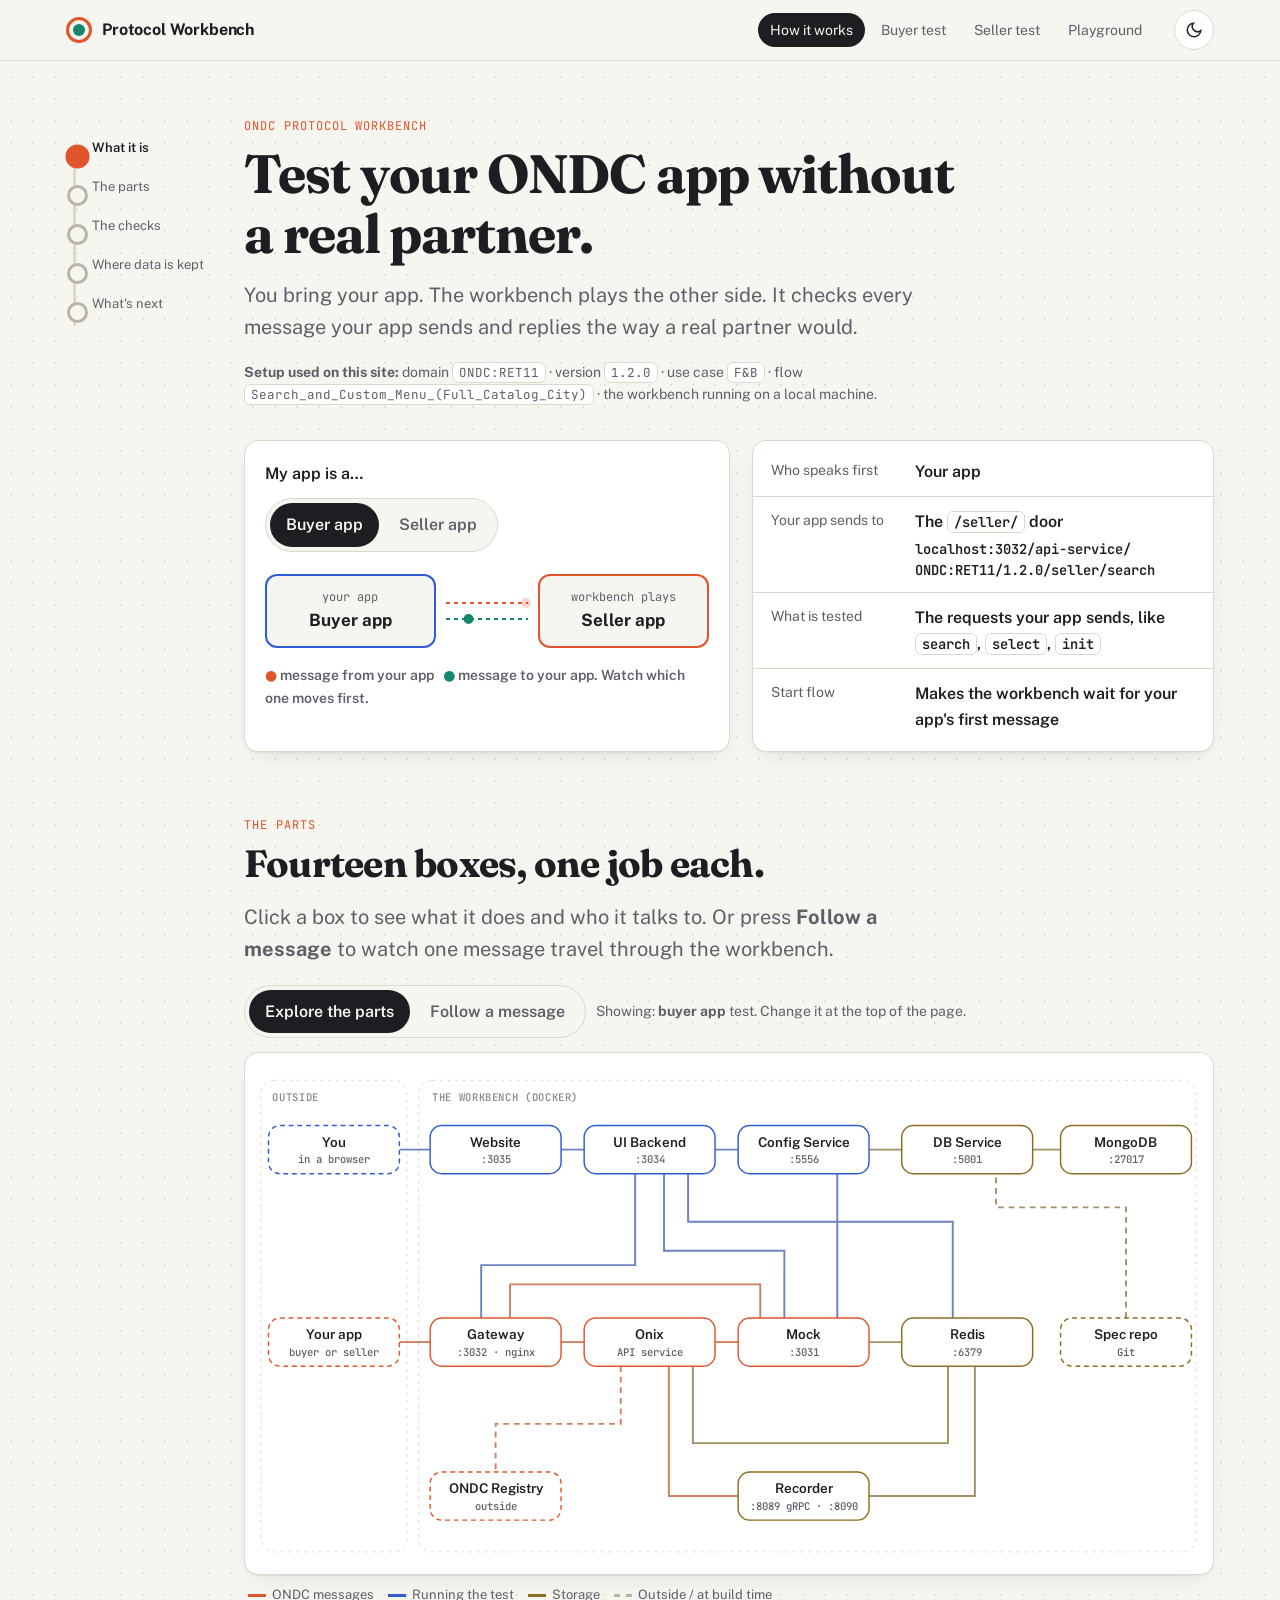
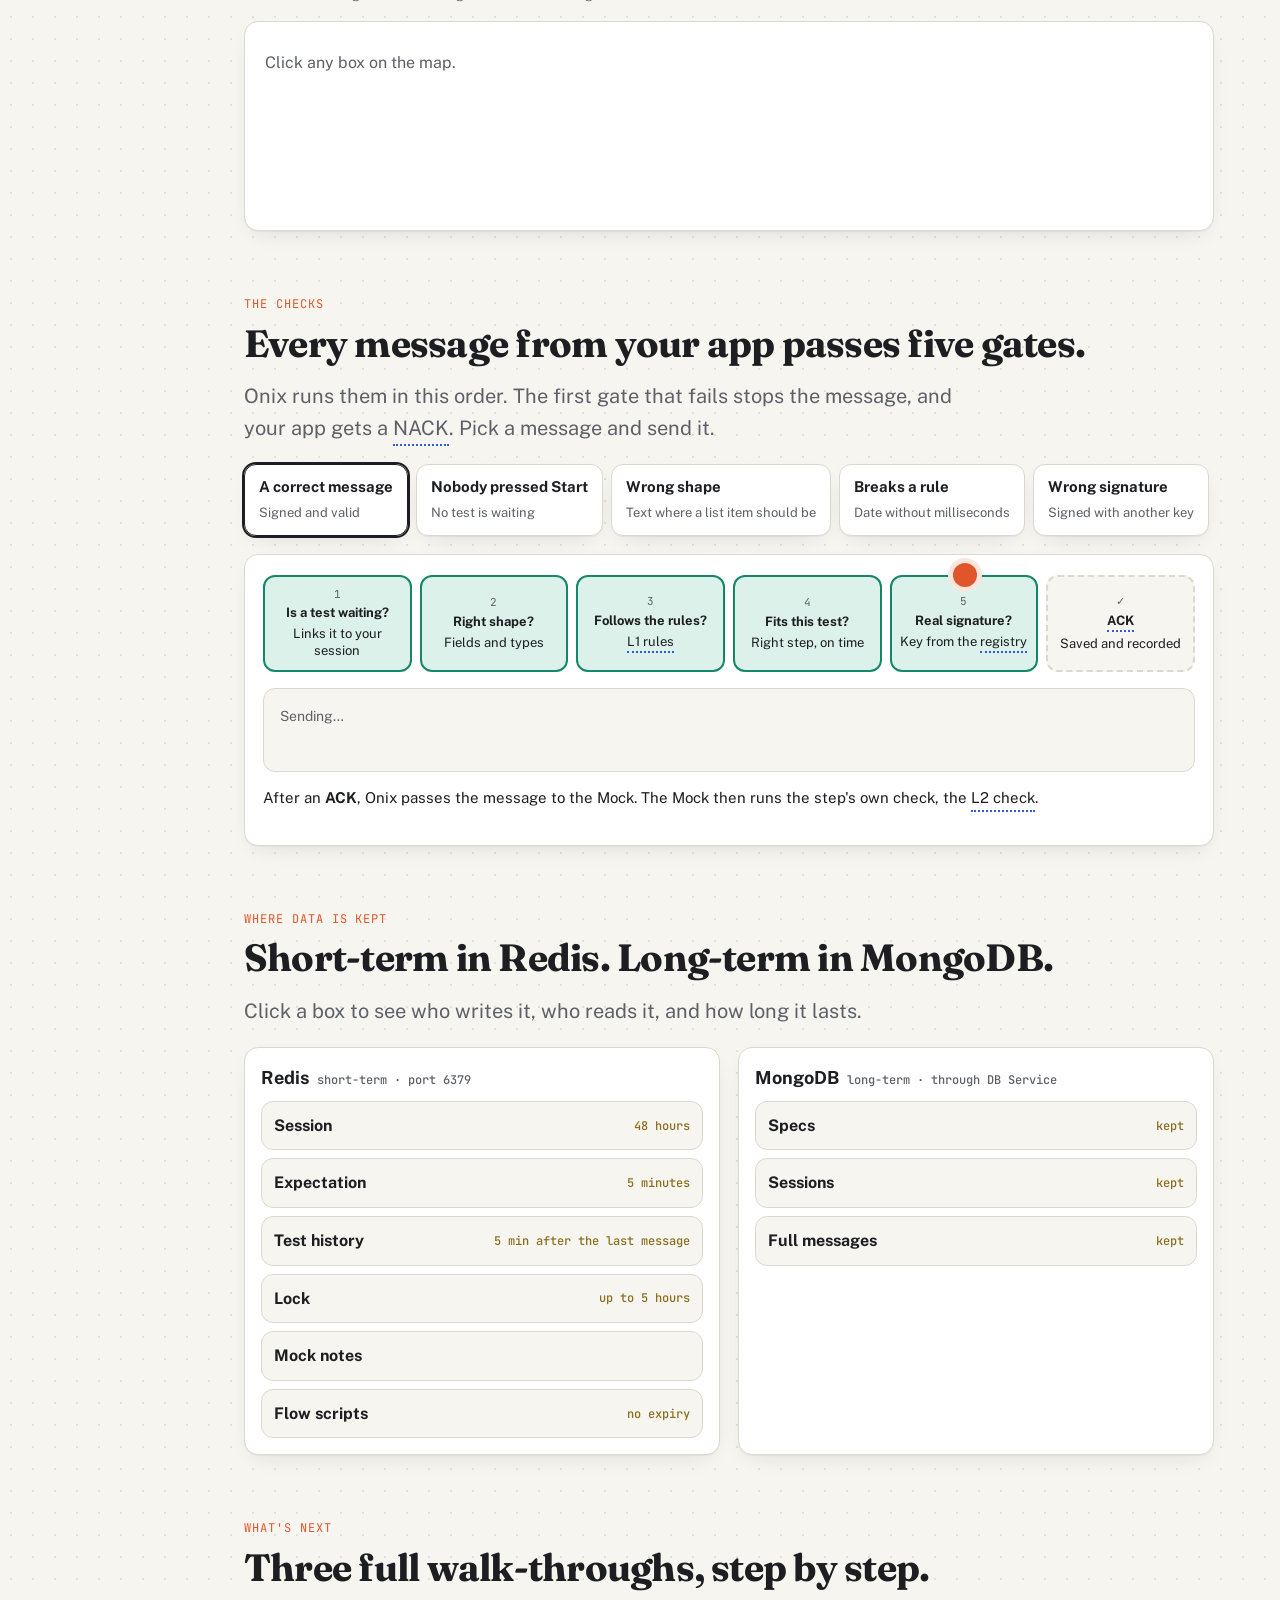
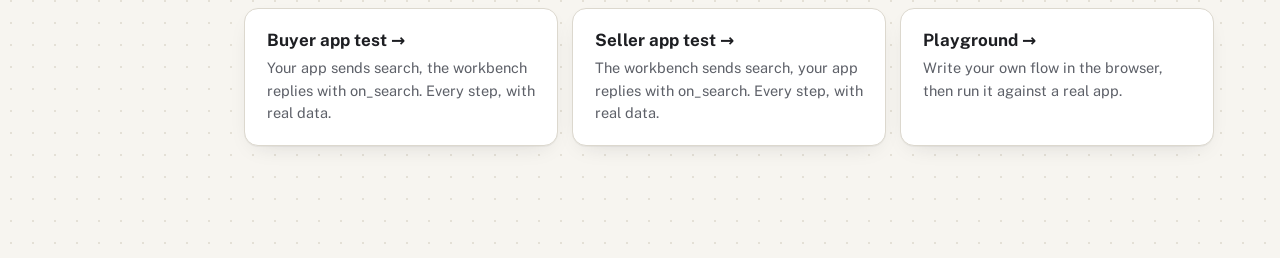
==== index.html @ 43fdad07 "Workbench guide: how it works, buyer test, seller test, playground Co-Authored-By: Claude Opus 5.5 <" ====
<!doctype html>
<html lang="en" data-theme="light">
<head>
<meta charset="utf-8">
<meta name="viewport" content="width=device-width, initial-scale=1">
<title>Workbench: How It Works</title>
<meta name="description" content="How the ONDC Protocol Workbench is built: the parts, how one message moves, the checks, and where data is kept.">
<link rel="preconnect" href="https://fonts.googleapis.com">
<link rel="preconnect" href="https://fonts.gstatic.com" crossorigin>
<link href="https://fonts.googleapis.com/css2?family=Fraunces:opsz,wght@9..144,500;9..144,700&family=Public+Sans:wght@400;500;600;700&family=JetBrains+Mono:wght@400;500&display=swap" rel="stylesheet">
<link rel="stylesheet" href="assets/guide.css">
</head>
<body>

<header class="top">
  <div class="top-in">
    <div class="brand"><i class="brand-mark" aria-hidden="true"></i><span>Protocol Workbench</span></div>
    <nav class="pages" aria-label="Guide pages">
      <a href="index.html" aria-current="page">How it works</a>
      <a href="buyer.html">Buyer test</a>
      <a href="seller.html">Seller test</a>
      <a href="playground.html">Playground</a>
    </nav>
    <button class="theme-btn" id="themeBtn" type="button" aria-label="Switch to dark mode"></button>
  </div>
</header>

<div class="wrap">
  <aside class="rail" aria-label="On this page">
    <ol id="rail">
      <span class="fill" id="railFill"></span>
      <li><a href="#start">What it is</a></li>
      <li><a href="#map">The parts</a></li>
      <li><a href="#checks">The checks</a></li>
      <li><a href="#memory">Where data is kept</a></li>
      <li><a href="#next">What's next</a></li>
    </ol>
  </aside>

  <main>
    <!-- 1. What it is -->
    <section id="start" class="hero">
      <p class="kicker">ONDC Protocol Workbench</p>
      <h1>Test your ONDC app without a real partner.</h1>
      <p class="lead">You bring your app. The workbench plays the other side. It checks every message your app sends and replies the way a real partner would.</p>
      <p class="setup"><b>Setup used on this site:</b> domain <code>ONDC:RET11</code> · version <code>1.2.0</code> · use case <code>F&amp;B</code> · flow <code>Search_and_Custom_Menu_(Full_Catalog_City)</code> · the workbench running on a local machine.</p>

      <div class="role rv">
        <div class="card ask">
          <p>My app is a…</p>
          <div class="seg" role="group" aria-label="Your app's role">
            <button type="button" data-role="bap" aria-pressed="true">Buyer app</button>
            <button type="button" data-role="bpp" aria-pressed="false">Seller app</button>
          </div>
          <div class="duo" aria-live="polite">
            <div class="actor you"><small>your app</small><strong id="youRole">Buyer app</strong></div>
            <div class="wire" aria-hidden="true">
              <svg viewBox="0 0 86 46">
                <line x1="2" y1="15" x2="84" y2="15" stroke="var(--req)" stroke-width="2" stroke-dasharray="4 4"/>
                <line x1="2" y1="31" x2="84" y2="31" stroke="var(--res)" stroke-width="2" stroke-dasharray="4 4"/>
                <circle id="wA" r="5" cy="15" cx="4" fill="var(--req)"/>
                <circle id="wB" r="5" cy="31" cx="82" fill="var(--res)"/>
              </svg>
            </div>
            <div class="actor wb"><small>workbench plays</small><strong id="wbRole">Seller app</strong></div>
          </div>
          <p class="note" style="margin:16px 0 0"><span style="color:var(--req)">●</span> message from your app &nbsp; <span style="color:var(--res)">●</span> message to your app. Watch which one moves first.</p>
        </div>
        <ul class="card facts" id="facts" aria-live="polite"></ul>
      </div>
    </section>

    <!-- 2. The parts -->
    <section id="map">
      <p class="kicker">The parts</p>
      <h2>Fourteen boxes, one job each.</h2>
      <p class="lead">Click a box to see what it does and who it talks to. Or press <b>Follow a message</b> to watch one message travel through the workbench.</p>

      <div class="mode">
        <div class="seg" role="group" aria-label="Map mode">
          <button type="button" data-mode="explore" aria-pressed="true">Explore the parts</button>
          <button type="button" data-mode="play" aria-pressed="false">Follow a message</button>
        </div>
        <span class="note">Showing: <b id="modeRole">buyer app</b> test. Change it at the top of the page.</span>
      </div>

      <div class="mapgrid rv">
        <div id="playPanel" class="card player playbar" hidden>
          <span class="stepnum" id="sNum"></span>
          <div class="steptext" id="sText" aria-live="polite"></div>
          <div class="ctrls">
            <button class="btn" id="sBack" type="button">← Back</button>
            <button class="btn main" id="sNext" type="button">Next →</button>
            <button class="btn" id="sAuto" type="button">▶ Play all</button>
          </div>
          <div class="ticks" id="sTicks"></div>
        </div>
        <div>
          <div class="card mapbox">
            <svg id="mapSvg" viewBox="0 0 985 520" role="img" aria-label="Map of the workbench parts and how they connect"></svg>
          </div>
          <p class="swipe">Swipe sideways to see the whole map.</p>
          <div class="legend">
            <span><i style="border-color:var(--req)"></i>ONDC messages</span>
            <span><i style="border-color:var(--ctl)"></i>Running the test</span>
            <span><i style="border-color:var(--store)"></i>Storage</span>
            <span><i style="border-color:var(--line-strong);border-top-style:dashed"></i>Outside / at build time</span>
          </div>
        </div>
        <div class="card panel" id="panel">
          <p class="empty" id="panelEmpty">Click any box on the map.</p>
          <div id="panelBody" hidden>
            <div>
              <span class="tag" id="pTag"></span>
              <h3 id="pName"></h3>
              <p id="pJob"></p>
            </div>
            <div class="side">
              <ul id="pMore"></ul>
              <p style="margin-bottom:0"><b>Talks to</b></p>
              <div class="chips" id="pTalks"></div>
            </div>
          </div>
        </div>
      </div>
    </section>

    <!-- 3. The checks -->
    <section id="checks">
      <p class="kicker">The checks</p>
      <h2>Every message from your app passes five gates.</h2>
      <p class="lead">Onix runs them in this order. The first gate that fails stops the message, and your app gets a <button class="term" data-t="nack">NACK</button>. Pick a message and send it.</p>

      <div class="pick" id="pick" role="group" aria-label="Choose a message to send">
        <button type="button" data-case="good" aria-pressed="true"><b>A correct message</b><small>Signed and valid</small></button>
        <button type="button" data-case="notest"><b>Nobody pressed Start</b><small>No test is waiting</small></button>
        <button type="button" data-case="shape"><b>Wrong shape</b><small>Text where a list item should be</small></button>
        <button type="button" data-case="rule"><b>Breaks a rule</b><small>Date without milliseconds</small></button>
        <button type="button" data-case="sign"><b>Wrong signature</b><small>Signed with another key</small></button>
      </div>

      <div class="card track rv">
        <div class="gates" id="gates">
          <span class="runner" id="runner" aria-hidden="true"></span>
          <div class="gate"><span class="n">1</span><b>Is a test waiting?</b><span>Links it to your session</span></div>
          <div class="gate"><span class="n">2</span><b>Right shape?</b><span>Fields and types</span></div>
          <div class="gate"><span class="n">3</span><b>Follows the rules?</b><span><button class="term" data-t="l1">L1 rules</button></span></div>
          <div class="gate"><span class="n">4</span><b>Fits this test?</b><span>Right step, on time</span></div>
          <div class="gate"><span class="n">5</span><b>Real signature?</b><span>Key from the <button class="term" data-t="registry">registry</button></span></div>
          <div class="gate ack"><span class="n">✓</span><b><button class="term" data-t="ack">ACK</button></b><span>Saved and recorded</span></div>
        </div>
        <div class="answer" id="answer" aria-live="polite"></div>
        <p class="after">After an <b>ACK</b>, Onix passes the message to the Mock. The Mock then runs the step's own check, the <button class="term" data-t="l2">L2 check</button>.</p>
      </div>
    </section>

    <!-- 4. Memory -->
    <section id="memory">
      <p class="kicker">Where data is kept</p>
      <h2>Short-term in Redis. Long-term in MongoDB.</h2>
      <p class="lead">Click a box to see who writes it, who reads it, and how long it lasts.</p>
      <div class="shelves rv" id="shelves">
        <div class="card shelf">
          <h3>Redis <span>short-term · port 6379</span></h3>
          <div id="redisList"></div>
        </div>
        <div class="card shelf">
          <h3>MongoDB <span>long-term · through DB Service</span></h3>
          <div id="mongoList"></div>
        </div>
      </div>
    </section>

    <!-- 5. Next -->
    <section id="next">
      <p class="kicker">What's next</p>
      <h2>Three full walk-throughs, step by step.</h2>
      <div class="next">
        <a class="card go" href="buyer.html"><b>Buyer app test →</b><small>Your app sends search, the workbench replies with on_search. Every step, with real data.</small></a>
        <a class="card go" href="seller.html"><b>Seller app test →</b><small>The workbench sends search, your app replies with on_search. Every step, with real data.</small></a>
        <a class="card go" href="playground.html"><b>Playground →</b><small>Write your own flow in the browser, then run it against a real app.</small></a>
      </div>
    </section>
  </main>
</div>

<script src="assets/common.js"></script>
<script>
(() => {
"use strict";
const { $, $$, store, reduced, N, mountMap } = WB;

/* ---------- role ---------- */
let role = store.get("wb-role") === "bpp" ? "bpp" : "bap";
const ROLE = {
  bap: {
    you: "Buyer app", wb: "Seller app",
    facts: [
      ["Who speaks first", "Your app"],
      ["Your app sends to", "The <code>/seller/</code> door<small class=\"mono\">localhost:3032/<wbr>api-service/<wbr>ONDC:RET11/<wbr>1.2.0/<wbr>seller/<wbr>search</small>"],
      ["What is tested", "The requests your app sends, like <code>search</code>, <code>select</code>, <code>init</code>"],
      ["Start flow", "Makes the workbench wait for your app's first message"]
    ]
  },
  bpp: {
    you: "Seller app", wb: "Buyer app",
    facts: [
      ["Who speaks first", "The workbench"],
      ["Your app sends to", "The <code>/buyer/</code> door<small class=\"mono\">localhost:3032/<wbr>api-service/<wbr>ONDC:RET11/<wbr>1.2.0/<wbr>buyer/<wbr>on_search</small>"],
      ["What is tested", "The replies your app sends, like <code>on_search</code>, <code>on_select</code>"],
      ["Start flow", "Makes the workbench send the first message to your app (after you fill any form it needs)"]
    ]
  }
};
function renderRole() {
  const R = ROLE[role];
  $("#youRole").innerHTML = '<span class="flip">' + R.you + "</span>";
  $("#wbRole").innerHTML = '<span class="flip">' + R.wb + "</span>";
  $("#facts").innerHTML = R.facts.map(f => '<li><span class="k">' + f[0] + '</span><span class="v flip">' + f[1] + "</span></li>").join("");
  $("#modeRole").textContent = role === "bap" ? "buyer app" : "seller app";
  $$('.seg [data-role]').forEach(b => b.setAttribute("aria-pressed", String(b.dataset.role === role)));
  wireStart();
  if (mode === "play") go(0);
}
$$('.seg [data-role]').forEach(b => b.addEventListener("click", () => { role = b.dataset.role; store.set("wb-role", role); renderRole(); }));

let wireRAF = 0;
function wireStart() {
  cancelAnimationFrame(wireRAF);
  const a = $("#wA"), b = $("#wB");
  if (reduced) { a.setAttribute("cx", 44); b.setAttribute("cx", 44); return; }
  const t0 = performance.now(), youFirst = role === "bap";
  (function tick(t) {
    const p = ((t - t0) / 2400) % 1, p1 = Math.min(1, p * 2), p2 = Math.max(0, p * 2 - 1);
    const first = youFirst ? p1 : p2, second = youFirst ? p2 : p1;
    a.setAttribute("cx", 4 + 78 * first); b.setAttribute("cx", 82 - 78 * second);
    a.style.opacity = first > 0 && first < 1 ? 1 : .25; b.style.opacity = second > 0 && second < 1 ? 1 : .25;
    wireRAF = requestAnimationFrame(tick);
  })(t0);
}

/* ---------- map: explore ---------- */
const map = mountMap($("#mapSvg"));
Object.entries(map.nodeEl).forEach(([id, g]) => {
  g.setAttribute("tabindex", "0"); g.setAttribute("role", "button"); g.setAttribute("aria-label", N[id].name);
});
let mode = "explore", selected = null;
function selectNode(id) {
  if (mode !== "explore") return;
  selected = id; map.clear();
  const n = N[id], linked = new Set([id]);
  Object.values(map.edgeEl).forEach(e => {
    if (e.dataset.a === id || e.dataset.b === id) { e.classList.add("hot", "flow"); linked.add(e.dataset.a); linked.add(e.dataset.b); }
    else e.classList.add("dim");
  });
  Object.keys(map.nodeEl).forEach(k => { if (!linked.has(k)) map.nodeEl[k].classList.add("dim"); });
  map.nodeEl[id].classList.add("sel");
  $("#panelEmpty").hidden = true; $("#panelBody").hidden = false;
  $("#pTag").textContent = n.port; $("#pName").textContent = n.name; $("#pJob").textContent = n.job;
  $("#pMore").innerHTML = n.more.map(m => "<li>" + m + "</li>").join(""); $("#pMore").hidden = !n.more.length;
  $("#pTalks").innerHTML = n.talks.map(t => '<button class="chip" type="button" data-go="' + t + '">' + N[t].name + "</button>").join("");
}
map.gN.addEventListener("click", e => { const g = e.target.closest(".node"); if (g) selectNode(g.dataset.id); });
map.gN.addEventListener("keydown", e => { const g = e.target.closest(".node"); if (g && (e.key === "Enter" || e.key === " ")) { e.preventDefault(); selectNode(g.dataset.id); } });
$("#pTalks").addEventListener("click", e => { const c = e.target.closest("[data-go]"); if (c) selectNode(c.dataset.go); });
map.gN.addEventListener("mouseover", e => {
  if (mode !== "explore" || selected) return;
  const g = e.target.closest(".node"); if (!g) return;
  Object.values(map.edgeEl).forEach(x => x.classList.toggle("hot", x.dataset.a === g.dataset.id || x.dataset.b === g.dataset.id));
});
map.gN.addEventListener("mouseleave", () => { if (mode === "explore" && !selected) Object.values(map.edgeEl).forEach(x => x.classList.remove("hot")); });

/* ---------- map: follow a message ---------- */
const STEPS = {
  bap: [
    { t: "Your app sends a signed <code>search</code> to the gateway.", m: [["app-gw"]] },
    { t: "The gateway reads the first part of the URL and passes the message to the Onix container for that domain and version.", m: [["gw-onix"]] },
    { t: "Onix finds the test this message belongs to, then checks it: shape, rules, fit, signature. It gets your app's public key from the registry.", m: [["onix-redis"], ["onix-reg"]] },
    { t: "Onix answers your app straight away: <b>ACK</b> (accepted) or <b>NACK</b> (rejected).", m: [["gw-onix", 1, 1], ["app-gw", 1, 1]] },
    { t: "Onix tells the Recorder. The Recorder adds the message to the test's history in Redis.", m: [["onix-rec"], ["rec-redis"]] },
    { t: "Onix passes the message to the Mock. Your app does not wait for this.", m: [["onix-mock"]] },
    { t: "The Mock reads the history, sees that the next step is its own (<code>on_search</code>), and runs that step's script to build the reply.", m: [["mock-redis"]] },
    { t: "The Mock sends the reply through the gateway to Onix. Onix signs it and delivers it to your app. Your app answers ACK.", m: [["mock-gw"], ["gw-onix"], ["gw-onix", 1], ["app-gw", 1]] },
    { t: "The Recorder adds the reply to the history. The website asks for the status and shows both steps as done.", m: [["onix-rec"], ["rec-redis"], ["uib-mock"]] }
  ],
  bpp: [
    { t: "You press <b>Start flow</b>. The UI Backend asks the Mock to begin.", m: [["you-ui"], ["ui-uib"], ["uib-mock"]] },
    { t: "The Mock reads the history (empty). The first step, <code>search</code>, belongs to the buyer, and the workbench is the buyer. So the Mock builds it with the step's script.", m: [["mock-redis"]] },
    { t: "The Mock sends the <code>search</code> through the gateway to Onix.", m: [["mock-gw"], ["gw-onix"]] },
    { t: "Onix links it to your test, checks its shape, signs it with the workbench key and delivers it to your app. Your app answers ACK.", m: [["onix-redis"], ["gw-onix", 1], ["app-gw", 1]] },
    { t: "The Recorder adds the <code>search</code> to the test's history.", m: [["onix-rec"], ["rec-redis"]] },
    { t: "Your app sends its signed reply, <code>on_search</code>, to the gateway.", m: [["app-gw"], ["gw-onix"]] },
    { t: "Onix checks your reply: shape, rules, fit, signature. This is the real test of your app.", m: [["onix-redis"], ["onix-reg"]] },
    { t: "Onix answers your app straight away: <b>ACK</b> or <b>NACK</b>. The Recorder adds the reply to the history.", m: [["gw-onix", 1, 1], ["app-gw", 1, 1], ["onix-rec"], ["rec-redis"]] },
    { t: "Onix passes the reply to the Mock, which runs the step's own check (L2). The website shows both steps as done.", m: [["onix-mock"], ["uib-mock"]] }
  ]
};
let step = 0, playing = false, autoTimer = 0;
function renderStep() {
  const list = STEPS[role], s = list[step];
  $("#sNum").textContent = "STEP " + (step + 1) + " OF " + list.length;
  $("#sText").innerHTML = s.t;
  $("#sBack").disabled = step === 0;
  $("#sNext").textContent = step === list.length - 1 ? "Start again ↺" : "Next →";
  $("#sTicks").innerHTML = list.map((_, i) => '<button type="button" class="' + (i === step ? "on" : i < step ? "seen" : "") + '" data-i="' + i + '" aria-label="Step ' + (i + 1) + '">' + (i + 1) + "</button>").join("");
  map.showMoves(s.m);
}
function go(i) { const n = STEPS[role].length; step = (i + n) % n; renderStep(); }
function stopAuto() { playing = false; clearInterval(autoTimer); $("#sAuto").textContent = "▶ Play all"; }
$("#sNext").addEventListener("click", () => { stopAuto(); go(step + 1); });
$("#sBack").addEventListener("click", () => { stopAuto(); go(step - 1); });
$("#sTicks").addEventListener("click", e => { const b = e.target.closest("[data-i]"); if (b) { stopAuto(); go(+b.dataset.i); } });
$("#sAuto").addEventListener("click", () => {
  if (playing) return stopAuto();
  playing = true; $("#sAuto").textContent = "❚❚ Pause"; go(0);
  autoTimer = setInterval(() => { if (step === STEPS[role].length - 1) return stopAuto(); go(step + 1); }, 4200);
});
addEventListener("keydown", e => {
  if (mode !== "play") return;
  const r = $("#map").getBoundingClientRect(); if (r.bottom < 0 || r.top > innerHeight) return;
  if (e.key === "ArrowRight") { stopAuto(); go(step + 1); }
  if (e.key === "ArrowLeft") { stopAuto(); go(step - 1); }
});
function setMode(m) {
  mode = m; stopAuto(); map.stop(); selected = null; map.clear();
  $$('.seg [data-mode]').forEach(b => b.setAttribute("aria-pressed", String(b.dataset.mode === m)));
  $("#panel").hidden = m !== "explore"; $("#playPanel").hidden = m !== "play";
  $("#panelEmpty").hidden = false; $("#panelBody").hidden = true;
  if (m === "play") go(0);
}
$$('.seg [data-mode]').forEach(b => b.addEventListener("click", () => setMode(b.dataset.mode)));

/* ---------- gates (real replies from the setup above) ---------- */
const CASES = {
  good:   { stop: 0, title: "ACK. Your app gets this reply in about 150 ms.", code: '{ "message": { "ack": { "status": "ACK" } } }', src: "The real reply to a correct search, shortened. The full reply also repeats the message's context." },
  notest: { stop: 1, title: "NACK at gate 1: no test was waiting for this message (HTTP 412).", code: "No active expectation found for transaction ID: 4b391683-c83b-44ab-ac65-4d385ddcd0f1 and Subscriber URL: http://host.docker.internal:4100 for as a seller_np", src: "The search was sent before anyone pressed Start flow. This gate matters only when your app sends the first message." },
  shape:  { stop: 2, title: "NACK at gate 2: a field has the wrong type.", code: "at '/message/catalog/bpp~1providers/0/categories/2': got string, want object", src: "An on_search where one list item was text instead of an object." },
  rule:   { stop: 3, title: "NACK at gate 3: rule TAGS_BAP_TERMS_EFFECTIVE_DATE failed.", code: "All elements of $.message.intent.tags[?(@.code=='bap_terms')].list[?(@.code=='effective_date')].value must follow every regex in [\"^\\d{4}-\\d{2}-\\d{2}T\\d{2}:\\d{2}:\\d{2}\\.\\d{3}Z$\"]", src: "The search had effective_date \"2025-02-01T00:00:00Z\", with no milliseconds." },
  sign:   { stop: 5, title: "NACK at gate 5: the signature does not match the key in the registry (HTTP 401).", code: "Signature Validation Error: failed to validate Authorization: sign validation failed: signature verification failed", src: "The search was signed with a key the registry does not have." }
};
const gates = $$(".gate", $("#gates")), runner = $("#runner");
let gateToken = 0, gateAt = 0;
function placeRunner(i) { gateAt = i; const g = gates[i]; runner.style.left = (g.offsetLeft + g.offsetWidth / 2 - 12) + "px"; }
function runCase(key) {
  const c = CASES[key], token = ++gateToken;
  $$("#pick button").forEach(b => b.setAttribute("aria-pressed", String(b.dataset.case === key)));
  gates.forEach(g => g.classList.remove("pass", "fail"));
  runner.className = "runner"; placeRunner(0);
  $("#answer").innerHTML = '<span class="note">Sending…</span>';
  const failAt = c.stop === 0 ? -1 : c.stop - 1;
  let i = 0;
  const next = () => {
    if (token !== gateToken) return;
    placeRunner(i);
    if (i === failAt) { gates[i].classList.add("fail"); runner.classList.add("bad"); return done(); }
    gates[i].classList.add("pass");
    if (i === gates.length - 1) { runner.classList.add("ok"); return done(); }
    i++; setTimeout(next, reduced ? 0 : 420);
  };
  const done = () => {
    $("#answer").innerHTML = '<div class="ttl">' + c.title + "</div><pre>" + WB.esc(c.code) + '</pre><div class="src">' + c.src + "</div>";
  };
  setTimeout(next, reduced ? 0 : 150);
}
$("#pick").addEventListener("click", e => { const b = e.target.closest("[data-case]"); if (b) runCase(b.dataset.case); });
addEventListener("resize", () => placeRunner(gateAt));

/* ---------- storage ---------- */
const REDIS = [
  { n: "Session", life: "48 hours", who: "Written by the UI Backend when you create a test. Read by every part: your app's URL, its role, the domain, and the step lists." },
  { n: "Expectation", life: "5 minutes", who: "Written by the Mock when you press Start flow and your app goes first. Onix uses it once to link your app's first message to your test, then deletes it." },
  { n: "Test history", life: "5 min after the last message", who: "Onix creates it. The Recorder adds every message to it. The Mock reads it to find the next step. If nothing happens for 5 minutes, it is deleted and the flow must be started again." },
  { n: "Lock", life: "up to 5 hours", who: "The Mock sets it to WORKING before it sends a message. The Recorder sets it back to AVAILABLE once the message is sent. It stops the same step from being sent twice." },
  { n: "Mock notes", life: "", who: "Values the Mock copies from earlier messages because later steps need them, for example the city from the search." },
  { n: "Flow scripts", life: "no expiry", who: "A copy of each flow's scripts, taken from Config Service the first time the Mock needs them. It is kept until someone clears it." }
];
const MONGO = [
  { n: "Specs", life: "kept", who: "Pushed to DB Service when a domain is built from the spec repo. Config Service reads them." },
  { n: "Sessions", life: "kept", who: "A copy of each test session, sent by the UI Backend." },
  { n: "Full messages", life: "kept", who: "Every message in full, saved by the Recorder through DB Service." }
];
const boxes = list => list.map(b => '<button type="button" class="box" aria-expanded="false"><span class="row"><b>' + b.n + "</b>" +
  (b.life ? '<span class="life">' + b.life + "</span>" : "") + '</span><span class="more">' + b.who + "</span></button>").join("");
$("#redisList").innerHTML = boxes(REDIS);
$("#mongoList").innerHTML = boxes(MONGO);
$("#shelves").addEventListener("click", e => {
  const b = e.target.closest(".box"); if (b) b.setAttribute("aria-expanded", String(b.getAttribute("aria-expanded") !== "true"));
});

renderRole();
requestAnimationFrame(() => runCase("good"));
})();
</script>
</body>
</html>
---- assets/guide.css ----
:root{
  --bg:#f7f5f0; --paper:#ffffff; --ink:#1d1e22; --muted:#5d6068; --faint:#8b8e96;
  --line:#dcd8ce; --line-strong:#b9b4a8; --dot:#e4e0d6;
  --req:#e0552b; --req-soft:#fbe6dd;     /* messages going out */
  --res:#14876a; --res-soft:#dcf1ea;     /* answers coming back */
  --ctl:#2f5bd3; --ctl-soft:#e1e8fb;     /* test control */
  --store:#8a6d1f; --store-soft:#f4ecd5; /* storage */
  --stop:#c62f3a; --stop-soft:#f9dfe1;
  --shadow:0 1px 0 rgba(0,0,0,.04),0 8px 24px -12px rgba(30,30,40,.18);
  --radius:14px;
  --mono:"JetBrains Mono",ui-monospace,Menlo,monospace;
  --sans:"Public Sans",system-ui,-apple-system,Segoe UI,sans-serif;
  --serif:"Fraunces",Georgia,serif;
}
:root[data-theme="dark"]{
  --bg:#121317; --paper:#1b1d22; --ink:#ecebe7; --muted:#a6a8b0; --faint:#7d808a;
  --line:#2e3139; --line-strong:#454955; --dot:#22252c;
  --req:#ff7a4d; --req-soft:#3a2219;
  --res:#3ccf9e; --res-soft:#15302a;
  --ctl:#7f9dff; --ctl-soft:#1d2540;
  --store:#e0bd5c; --store-soft:#2f2816;
  --stop:#ff6b76; --stop-soft:#3a1c20;
  --shadow:0 1px 0 rgba(0,0,0,.3),0 10px 28px -14px rgba(0,0,0,.7);
}
*{box-sizing:border-box}
html{scroll-behavior:smooth;-webkit-text-size-adjust:100%}
body{margin:0;background:var(--bg);color:var(--ink);font:16px/1.6 var(--sans);
  background-image:radial-gradient(var(--dot) 1px,transparent 1px);background-size:22px 22px;
  transition:background-color .3s,color .3s}
a{color:var(--ctl)}
code,.mono{font-family:var(--mono);font-size:.86em}
code{background:var(--paper);border:1px solid var(--line);border-radius:6px;padding:1px 6px;overflow-wrap:break-word}
button{font:inherit;color:inherit}
:focus-visible{outline:2px solid var(--ctl);outline-offset:2px;border-radius:8px}
[hidden]{display:none!important}

/* ---------- top bar ---------- */
.top{position:sticky;top:0;z-index:30;background:color-mix(in srgb,var(--bg) 88%,transparent);
  backdrop-filter:blur(8px);border-bottom:1px solid var(--line)}
.top-in{max-width:1180px;margin:0 auto;padding:10px 16px;display:flex;gap:14px;align-items:center}
.brand{display:flex;align-items:center;gap:10px;font-weight:700;letter-spacing:-.01em;white-space:nowrap}
.brand-mark{width:26px;height:26px;border-radius:50%;border:3px solid var(--req);position:relative;flex:none}
.brand-mark::after{content:"";position:absolute;inset:4px;border-radius:50%;background:var(--res)}
.pages{display:flex;gap:4px;margin-left:auto;overflow-x:auto;scrollbar-width:none;padding-right:6px}
.pages::-webkit-scrollbar{display:none}
.pages a,.pages span{padding:6px 12px;border-radius:999px;font-size:14px;text-decoration:none;color:var(--muted);white-space:nowrap}
.pages a[aria-current="page"]{background:var(--ink);color:var(--bg)}
.pages span{opacity:.55;cursor:default}
.pages span small{font-size:11px;margin-left:4px}
.theme-btn{flex:none;width:40px;height:40px;border-radius:50%;border:1px solid var(--line);background:var(--paper);cursor:pointer;display:grid;place-items:center}
.theme-btn svg{width:18px;height:18px}

/* ---------- layout + rail ---------- */
.wrap{max-width:1180px;margin:0 auto;padding:0 16px;display:grid;grid-template-columns:150px 1fr;gap:28px}
.rail{position:sticky;top:84px;align-self:start;padding-top:56px}
.rail ol{list-style:none;margin:0;padding:0;position:relative}
.rail ol::before{content:"";position:absolute;left:7px;top:8px;bottom:8px;width:3px;background:var(--line);border-radius:3px}
.rail .fill{position:absolute;left:7px;top:8px;width:3px;background:var(--req);border-radius:3px;height:0;transition:height .35s}
.rail li{position:relative;padding:0 0 22px 26px}
.rail li::before{content:"";position:absolute;left:1px;top:6px;width:15px;height:15px;border-radius:50%;background:var(--bg);border:3px solid var(--line-strong);transition:.3s}
.rail li.done::before{border-color:var(--req)}
.rail li.on::before{background:var(--req);border-color:var(--req);transform:scale(1.15)}
.rail a{font-size:13px;color:var(--muted);text-decoration:none;line-height:1.3;display:block}
.rail li.on a{color:var(--ink);font-weight:600}
main{min-width:0;padding-bottom:80px}
section{padding:56px 0 8px;scroll-margin-top:70px}
.kicker{font-family:var(--mono);font-size:12px;letter-spacing:.08em;text-transform:uppercase;color:var(--req);margin:0 0 8px}
h1,h2{font-family:var(--serif);font-weight:700;letter-spacing:-.02em;line-height:1.1;margin:0}
h1{font-size:clamp(32px,5vw,54px);max-width:20ch}
h2{font-size:clamp(26px,3.6vw,38px);margin-bottom:10px}
.lead{font-size:clamp(17px,2vw,20px);color:var(--muted);max-width:60ch;margin:16px 0 0}
.note{font-size:14px;color:var(--muted);max-width:70ch}

/* reveal on scroll */
.rv{opacity:0;transform:translateY(14px);transition:opacity .6s,transform .6s}
.rv.in{opacity:1;transform:none}

/* ---------- terms ---------- */
.term{border:0;background:none;padding:0;border-bottom:2px dotted var(--ctl);cursor:help;font:inherit;color:inherit}
.tip{position:absolute;z-index:50;max-width:280px;background:var(--ink);color:var(--bg);padding:10px 12px;border-radius:10px;font-size:14px;line-height:1.45;box-shadow:var(--shadow);pointer-events:none;opacity:0;transform:translateY(4px);transition:.15s}
.tip.show{opacity:1;transform:none}
.tip b{display:block;font-size:12px;letter-spacing:.04em;text-transform:uppercase;opacity:.75;margin-bottom:2px}

/* ---------- hero ---------- */
.hero{padding-top:56px}
.role{margin-top:34px;display:grid;grid-template-columns:minmax(0,1.05fr) minmax(0,1fr);gap:22px;align-items:stretch}
.card{background:var(--paper);border:1px solid var(--line);border-radius:var(--radius);box-shadow:var(--shadow)}
.ask{padding:20px}
.ask p{margin:0 0 12px;font-weight:600}
.seg{display:inline-flex;background:var(--bg);border:1px solid var(--line);border-radius:999px;padding:4px;gap:4px;flex-wrap:wrap}
.seg button{border:0;background:none;padding:9px 16px;border-radius:999px;cursor:pointer;font-weight:600;color:var(--muted);transition:.2s}
.seg button[aria-pressed="true"]{background:var(--ink);color:var(--bg)}
.duo{margin-top:22px;display:grid;grid-template-columns:1fr auto 1fr;align-items:center;gap:8px}
.actor{border:2px solid var(--line-strong);border-radius:12px;padding:12px;text-align:center;background:var(--bg);transition:.35s}
.actor small{display:block;color:var(--muted);font-size:12px;font-family:var(--mono)}
.actor strong{display:block;font-size:17px}
.actor.you{border-color:var(--ctl)}
.actor.wb{border-color:var(--req)}
.wire{position:relative;width:86px;height:46px}
.wire svg{width:100%;height:100%;overflow:visible}
.wire .pk{transition:transform .2s}
.facts{padding:6px 0;list-style:none;margin:0}
.facts li{display:grid;grid-template-columns:132px 1fr;gap:12px;padding:12px 18px;border-bottom:1px solid var(--line)}
.facts li:last-child{border-bottom:0}
.facts dt,.facts .k{color:var(--muted);font-size:14px}
.facts .v{font-weight:600;min-width:0;overflow-wrap:anywhere}
.facts .v small{display:block;overflow-wrap:anywhere;line-height:1.5;margin-top:4px}
.flip{display:inline-block;animation:flip .45s}
@keyframes flip{from{opacity:0;transform:translateY(6px)}to{opacity:1;transform:none}}

/* ---------- map ---------- */
.mode{display:flex;gap:10px;flex-wrap:wrap;align-items:center;margin:20px 0 14px}
.mapgrid{display:grid;grid-template-columns:minmax(0,1fr);gap:16px}
.mapgrid>*{min-width:0}
.mapbox{padding:10px;overflow-x:auto;overscroll-behavior-x:contain}
.mapbox svg{display:block;width:100%;min-width:760px;height:auto}
.swipe{display:none;font-size:13px;color:var(--muted);margin:6px 4px 0}
.node{cursor:pointer}
.node rect{fill:var(--paper);stroke:var(--line-strong);stroke-width:1.5;transition:fill .25s,stroke .25s,opacity .25s}
.node .nm{font:600 14px var(--sans);fill:var(--ink)}
.node .pt{font:500 11px var(--mono);fill:var(--muted)}
.node.g-msg rect{stroke:var(--req)}
.node.g-ctl rect{stroke:var(--ctl)}
.node.g-store rect{stroke:var(--store)}
.node.g-out rect{stroke-dasharray:5 4}
.node:hover rect,.node.sel rect{stroke-width:2.5}
.node.sel rect{fill:var(--req-soft)}
.node.g-ctl.sel rect{fill:var(--ctl-soft)}
.node.g-store.sel rect{fill:var(--store-soft)}
.node.dim{opacity:.28}
.edge{fill:none;stroke:var(--line-strong);stroke-width:2;transition:stroke .25s,opacity .25s,stroke-width .25s}
.edge.e-msg{stroke:color-mix(in srgb,var(--req) 55%,var(--line-strong))}
.edge.e-ctl{stroke:color-mix(in srgb,var(--ctl) 55%,var(--line-strong))}
.edge.e-store{stroke:color-mix(in srgb,var(--store) 50%,var(--line-strong))}
.edge.dash{stroke-dasharray:6 5}
.edge.dim{opacity:.15}
.edge.hot{stroke-width:3.5;opacity:1}
.edge.flow{stroke-dasharray:8 7;animation:march .7s linear infinite}
@keyframes march{to{stroke-dashoffset:-15}}
.zone{fill:none;stroke:var(--line);stroke-dasharray:3 5}
.zone-t{font:600 11px var(--mono);fill:var(--faint);letter-spacing:.06em}
.pkt{fill:var(--req);filter:drop-shadow(0 0 6px var(--req))}
.pkt.back{fill:var(--res);filter:drop-shadow(0 0 6px var(--res))}
.panel{padding:18px 20px;min-height:210px}
#panelBody{display:grid;grid-template-columns:minmax(0,1.3fr) minmax(0,1fr);gap:8px 28px}
#panelBody[hidden]{display:none}
#panelBody .side{border-left:1px solid var(--line);padding-left:22px}
@media (max-width:720px){#panelBody{grid-template-columns:1fr}#panelBody .side{border-left:0;padding-left:0}}
.panel h3{margin:4px 0 2px;font-size:20px}
.panel .tag{font-family:var(--mono);font-size:12px;color:var(--muted)}
.panel p{margin:10px 0}
.panel ul{margin:8px 0 0;padding-left:18px}
.panel li{margin:4px 0}
.chips{display:flex;flex-wrap:wrap;gap:6px;margin-top:8px}
.chip{border:1px solid var(--line);background:var(--bg);border-radius:999px;padding:4px 10px;font-size:13px;cursor:pointer}
.chip:hover{border-color:var(--ink)}
.empty{color:var(--muted)}
.legend{display:flex;flex-wrap:wrap;gap:14px;font-size:13px;color:var(--muted);margin:10px 4px 0}
.legend i{display:inline-block;width:18px;height:0;border-top:3px solid;vertical-align:middle;margin-right:6px}

/* player */
.player{display:flex;flex-direction:column;gap:10px}
.playbar{padding:14px 18px;display:grid;grid-template-columns:minmax(0,1fr) auto;gap:6px 20px;align-items:center}
.playbar .stepnum{grid-column:1/-1}
.playbar .steptext{min-height:52px;font-size:17px}
.playbar .ticks{grid-column:1/-1}
.playbar>.note{display:none}
@media (max-width:720px){.playbar{grid-template-columns:1fr}}
.stepnum{font-family:var(--mono);font-size:12px;color:var(--req)}
.steptext{font-size:17px;line-height:1.5;min-height:110px}
.ctrls{display:flex;gap:8px;align-items:center;flex-wrap:wrap}
.btn{border:1px solid var(--line);background:var(--paper);border-radius:10px;padding:8px 14px;cursor:pointer;font-weight:600}
.btn:hover{border-color:var(--ink)}
.btn.main{background:var(--ink);color:var(--bg);border-color:var(--ink)}
.btn:disabled{opacity:.4;cursor:default}
.ticks{display:flex;gap:5px;flex-wrap:wrap}
.ticks button{width:26px;height:26px;border-radius:50%;border:1px solid var(--line);background:var(--bg);font:500 11px var(--mono);cursor:pointer;padding:0}
.ticks button.on{background:var(--req);border-color:var(--req);color:#fff}
.ticks button.seen{border-color:var(--req)}
.kbd{font-family:var(--mono);font-size:11px;border:1px solid var(--line);border-radius:5px;padding:1px 5px;color:var(--muted)}

/* ---------- gates ---------- */
.pick{display:flex;flex-wrap:wrap;gap:8px;margin:18px 0 18px}
.pick button{border:1px solid var(--line);background:var(--paper);border-radius:12px;padding:10px 14px;cursor:pointer;text-align:left;box-shadow:var(--shadow);transition:transform .15s}
.pick button:hover{transform:translateY(-2px)}
.pick button[aria-pressed="true"]{border-color:var(--ink);outline:2px solid var(--ink)}
.pick b{display:block;font-size:15px}
.pick small{color:var(--muted);font-size:13px}
.track{padding:20px 18px 18px;position:relative}
.gates{display:grid;grid-template-columns:repeat(6,minmax(0,1fr));gap:8px;position:relative}
.gate{border:2px solid var(--line);border-radius:12px;padding:10px 8px;text-align:center;background:var(--bg);font-size:13px;line-height:1.3;transition:.3s;min-height:96px;display:flex;flex-direction:column;justify-content:center;gap:4px}
.gate .n{font-family:var(--mono);font-size:11px;color:var(--muted)}
.gate.pass{border-color:var(--res);background:var(--res-soft)}
.gate.fail{border-color:var(--stop);background:var(--stop-soft);animation:shake .4s}
.gate.ack{border-style:dashed}
@keyframes shake{25%{transform:translateX(-4px)}75%{transform:translateX(4px)}}
.runner{position:absolute;top:-12px;left:0;width:24px;height:24px;border-radius:50%;background:var(--req);box-shadow:0 0 0 5px var(--req-soft);transition:left .45s cubic-bezier(.5,0,.3,1),background .3s;z-index:2}
.runner.ok{background:var(--res);box-shadow:0 0 0 5px var(--res-soft)}
.runner.bad{background:var(--stop);box-shadow:0 0 0 5px var(--stop-soft)}
.answer{margin-top:16px;border-radius:12px;padding:14px 16px;border:1px solid var(--line);background:var(--bg);min-height:84px}
.answer .ttl{font-weight:700}
.answer pre{white-space:pre-wrap;word-break:break-word;font:12.5px/1.5 var(--mono);margin:8px 0 0;background:var(--paper);border:1px solid var(--line);border-radius:8px;padding:10px}
.answer .src{font-size:12px;color:var(--muted);margin-top:6px}
.after{margin-top:14px;font-size:15px}

/* ---------- storage ---------- */
.shelves{display:grid;grid-template-columns:1fr 1fr;gap:18px;margin-top:20px}
.shelf{padding:16px}
.shelf h3{margin:0 0 4px;font-size:18px;display:flex;align-items:baseline;gap:8px;flex-wrap:wrap}
.shelf h3 span{font:500 12px var(--mono);color:var(--muted)}
.box{display:block;width:100%;text-align:left;border:1px solid var(--line);border-radius:12px;background:var(--bg);padding:11px 12px;margin-top:8px;cursor:pointer;transition:.2s}
.box:hover{border-color:var(--ink)}
.box .row{display:flex;justify-content:space-between;gap:10px;align-items:center}
.box .life{font:500 12px var(--mono);color:var(--store);white-space:nowrap}
.box .bar{height:4px;border-radius:4px;background:var(--line);margin-top:8px;overflow:hidden}
.box .bar i{display:block;height:100%;background:var(--store);width:0;transition:width 1s}
.box .more{display:none;margin-top:8px;font-size:14px;color:var(--muted)}
.box[aria-expanded="true"]{border-color:var(--store);background:var(--store-soft)}
.box[aria-expanded="true"] .more{display:block}

/* ---------- next ---------- */
.next{display:grid;grid-template-columns:repeat(3,minmax(0,1fr));gap:14px;margin-top:20px;align-items:stretch}
.next>*{display:flex;flex-direction:column;gap:6px;padding:20px 22px;min-height:120px}
.next>div{border-style:dashed}
.next b{display:block;font-size:17px;line-height:1.3}
.next small{color:var(--muted);font-size:14.5px;line-height:1.55}
footer{border-top:1px solid var(--line);margin-top:40px;padding:20px 0;font-size:13px;color:var(--muted)}

/* ---------- responsive ---------- */
@media (max-width:1000px){
  .wrap{grid-template-columns:minmax(0,1fr)}
  .rail{display:none}
  .mapgrid{grid-template-columns:1fr}
  .panel{position:static;min-height:0}
  .swipe{display:block}
}
@media (max-width:720px){
  .role{grid-template-columns:1fr}
  .shelves,.next{grid-template-columns:1fr}
  .gates{grid-template-columns:repeat(3,minmax(0,1fr))}
  .runner{display:none}
  .facts li{grid-template-columns:1fr;gap:2px}
  .brand span{display:none}
}
@media (prefers-reduced-motion:reduce){
  *,*::before,*::after{animation:none!important;transition:none!important;scroll-behavior:auto!important}
  .rv{opacity:1;transform:none}
}

/* ---------- shared additions ---------- */
.setup{margin:18px 0 0;font-size:14px;color:var(--muted);max-width:80ch;overflow-wrap:anywhere}
.setup code{font-size:12.5px}
a.card.go{text-decoration:none;color:inherit;border-style:solid;transition:transform .15s,border-color .15s}
a.card.go:hover{transform:translateY(-2px);border-color:var(--req)}
.jk{color:var(--ctl)} .js{color:var(--res)} .jn{color:var(--req)}

/* ---------- buyer / seller walk-through pages ---------- */
.setgrid{display:flex;flex-wrap:wrap;gap:8px;margin-top:22px}
.setgrid span{background:var(--paper);border:1px solid var(--line);border-radius:10px;padding:8px 12px;font-size:13px;line-height:1.35;max-width:100%;overflow-wrap:anywhere}
.setgrid span b{display:block;font:500 11px var(--mono);color:var(--muted);letter-spacing:.04em;text-transform:uppercase}
.phases{display:grid;grid-template-columns:repeat(4,minmax(0,1fr));gap:8px;margin:26px 0 14px}
.phase{border:1px solid var(--line);background:var(--paper);border-radius:12px;padding:10px 12px;cursor:pointer;text-align:left;position:relative;overflow:hidden}
.phase b{display:block;font-size:14px}
.phase small{color:var(--muted);font-size:12px}
.phase .pbar{position:absolute;left:0;bottom:0;height:3px;background:var(--req);width:0;transition:width .35s}
.phase.on{border-color:var(--ink)}
.walk{display:grid;grid-template-columns:minmax(0,1fr) minmax(0,1.15fr);gap:18px;align-items:start}
.walk>*{min-width:0}
.scard{padding:20px 20px 16px}
.shead{display:flex;justify-content:space-between;gap:10px;align-items:center;flex-wrap:wrap}
.who{font:500 12px var(--mono);padding:4px 10px;border-radius:999px;border:1px solid var(--line);background:var(--bg)}
.who.app{border-color:var(--req);color:var(--req)}
.who.wb{border-color:var(--ctl);color:var(--ctl)}
.who.you{border-color:var(--ink)}
.scard h3{font-family:var(--serif);font-size:clamp(22px,2.6vw,28px);line-height:1.15;margin:12px 0 10px;letter-spacing:-.01em}
.scard ul.lines{margin:0;padding:0;list-style:none}
.scard ul.lines li{position:relative;padding:6px 0 6px 22px;border-top:1px dashed var(--line)}
.scard ul.lines li:first-child{border-top:0}
.scard ul.lines li::before{content:"";position:absolute;left:4px;top:15px;width:8px;height:8px;border-radius:50%;background:var(--req)}
.anim-in{animation:slidein .35s ease}
@keyframes slidein{from{opacity:0;transform:translateX(10px)}to{opacity:1;transform:none}}
.data{margin-top:14px}
.dtabs{display:flex;gap:6px;flex-wrap:wrap}
.dtabs button{border:1px solid var(--line);background:var(--bg);border-radius:8px;padding:5px 10px;font-size:13px;cursor:pointer}
.dtabs button[aria-pressed="true"]{background:var(--ink);color:var(--bg);border-color:var(--ink)}
.dview{position:relative;margin-top:8px}
.dview pre{margin:0;max-height:300px;overflow:auto;font:12px/1.55 var(--mono);background:var(--bg);border:1px solid var(--line);border-radius:10px;padding:12px;white-space:pre-wrap;overflow-wrap:anywhere}
.dview .cap{font-size:12px;color:var(--muted);margin-top:6px}
.copy{position:absolute;top:6px;right:6px;border:1px solid var(--line);background:var(--paper);border-radius:6px;font-size:12px;padding:3px 8px;cursor:pointer}
.ctrlbar{display:flex;gap:8px;align-items:center;flex-wrap:wrap;margin-top:16px;padding-top:14px;border-top:1px solid var(--line)}
.ctrlbar .count{margin-left:auto;font:500 12px var(--mono);color:var(--muted)}
.side-col{display:flex;flex-direction:column;gap:14px;position:sticky;top:76px}
.mini{padding:8px}
.mini svg{display:block;width:100%;height:auto;aspect-ratio:985/520}
.mem{padding:14px 16px}
.mem h4{margin:0 0 8px;font-size:15px;display:flex;justify-content:space-between;gap:8px}
.mem h4 span{font:500 11px var(--mono);color:var(--muted)}
.mrow{display:grid;grid-template-columns:110px minmax(0,1fr);gap:10px;padding:7px 0;border-top:1px solid var(--line);font-size:13.5px;align-items:baseline}
.mrow:first-of-type{border-top:0}
.mrow .mk{color:var(--muted)}
.mrow .mv{overflow-wrap:anywhere}
.mrow .mv.none{color:var(--faint)}
.mrow.chg .mv{background:var(--store-soft);border-radius:6px;padding:2px 6px;margin:-2px -6px;animation:glow 1.2s ease}
@keyframes glow{0%{box-shadow:0 0 0 0 var(--store)}100%{box-shadow:0 0 0 8px transparent}}
.lockchip{display:inline-block;font:600 11px var(--mono);padding:2px 8px;border-radius:999px}
.lockchip.w{background:var(--req-soft);color:var(--req)}
.lockchip.a{background:var(--res-soft);color:var(--res)}
.done-card{margin-top:18px;padding:20px;display:grid;grid-template-columns:auto 1fr;gap:16px;align-items:center}
.done-card .big{font-family:var(--serif);font-size:44px;line-height:1;color:var(--res)}
.statusrow{display:flex;gap:8px;flex-wrap:wrap;margin-top:6px}
.statusrow span{font:500 12px var(--mono);padding:4px 10px;border-radius:999px;background:var(--res-soft);color:var(--res)}
@media (max-width:1000px){
  .walk{grid-template-columns:minmax(0,1fr)}
  .side-col{position:static}
}
@media (max-width:720px){
  .phases{grid-template-columns:repeat(2,minmax(0,1fr))}
  .mrow{grid-template-columns:1fr;gap:2px}
  .done-card{grid-template-columns:1fr}
}

.scard,.mem,.mini,.phases{min-width:0;max-width:100%}
.mem h4{flex-wrap:wrap}
.hl{font-family:var(--mono);font-weight:500;font-size:.78em;letter-spacing:-.02em;color:var(--req);white-space:nowrap}

/* comparison table (Playground) */
.cmp{margin-top:18px;overflow:hidden}
.cmp-row{display:grid;grid-template-columns:minmax(0,1fr) minmax(0,1fr) minmax(0,1.2fr);gap:14px;width:100%;text-align:left;border:0;border-top:1px solid var(--line);background:none;padding:12px 18px;font-size:14.5px;line-height:1.45;cursor:pointer;transition:background .15s}
.cmp-row:first-child{border-top:0}
.cmp-row>span{min-width:0;overflow-wrap:anywhere}
.cmp-row>span:first-child{color:var(--muted)}
.cmp-row>span:last-child{font-weight:600}
button.cmp-row:hover{background:var(--req-soft)}
button.cmp-row:hover>span:last-child::after{content:" →";color:var(--req)}
.cmp-head{cursor:default;font:600 12px var(--mono);letter-spacing:.05em;text-transform:uppercase;color:var(--muted);background:var(--bg)}
.cmp-head>span:last-child{font-weight:600;color:var(--req)}
@media (max-width:720px){.cmp-row{grid-template-columns:1fr;gap:2px}.cmp-head{display:none}.cmp-row>span:nth-child(2)::before{content:"Scenario Testing: ";color:var(--faint)}.cmp-row>span:nth-child(3)::before{content:"Playground: ";color:var(--req);font-weight:400}}
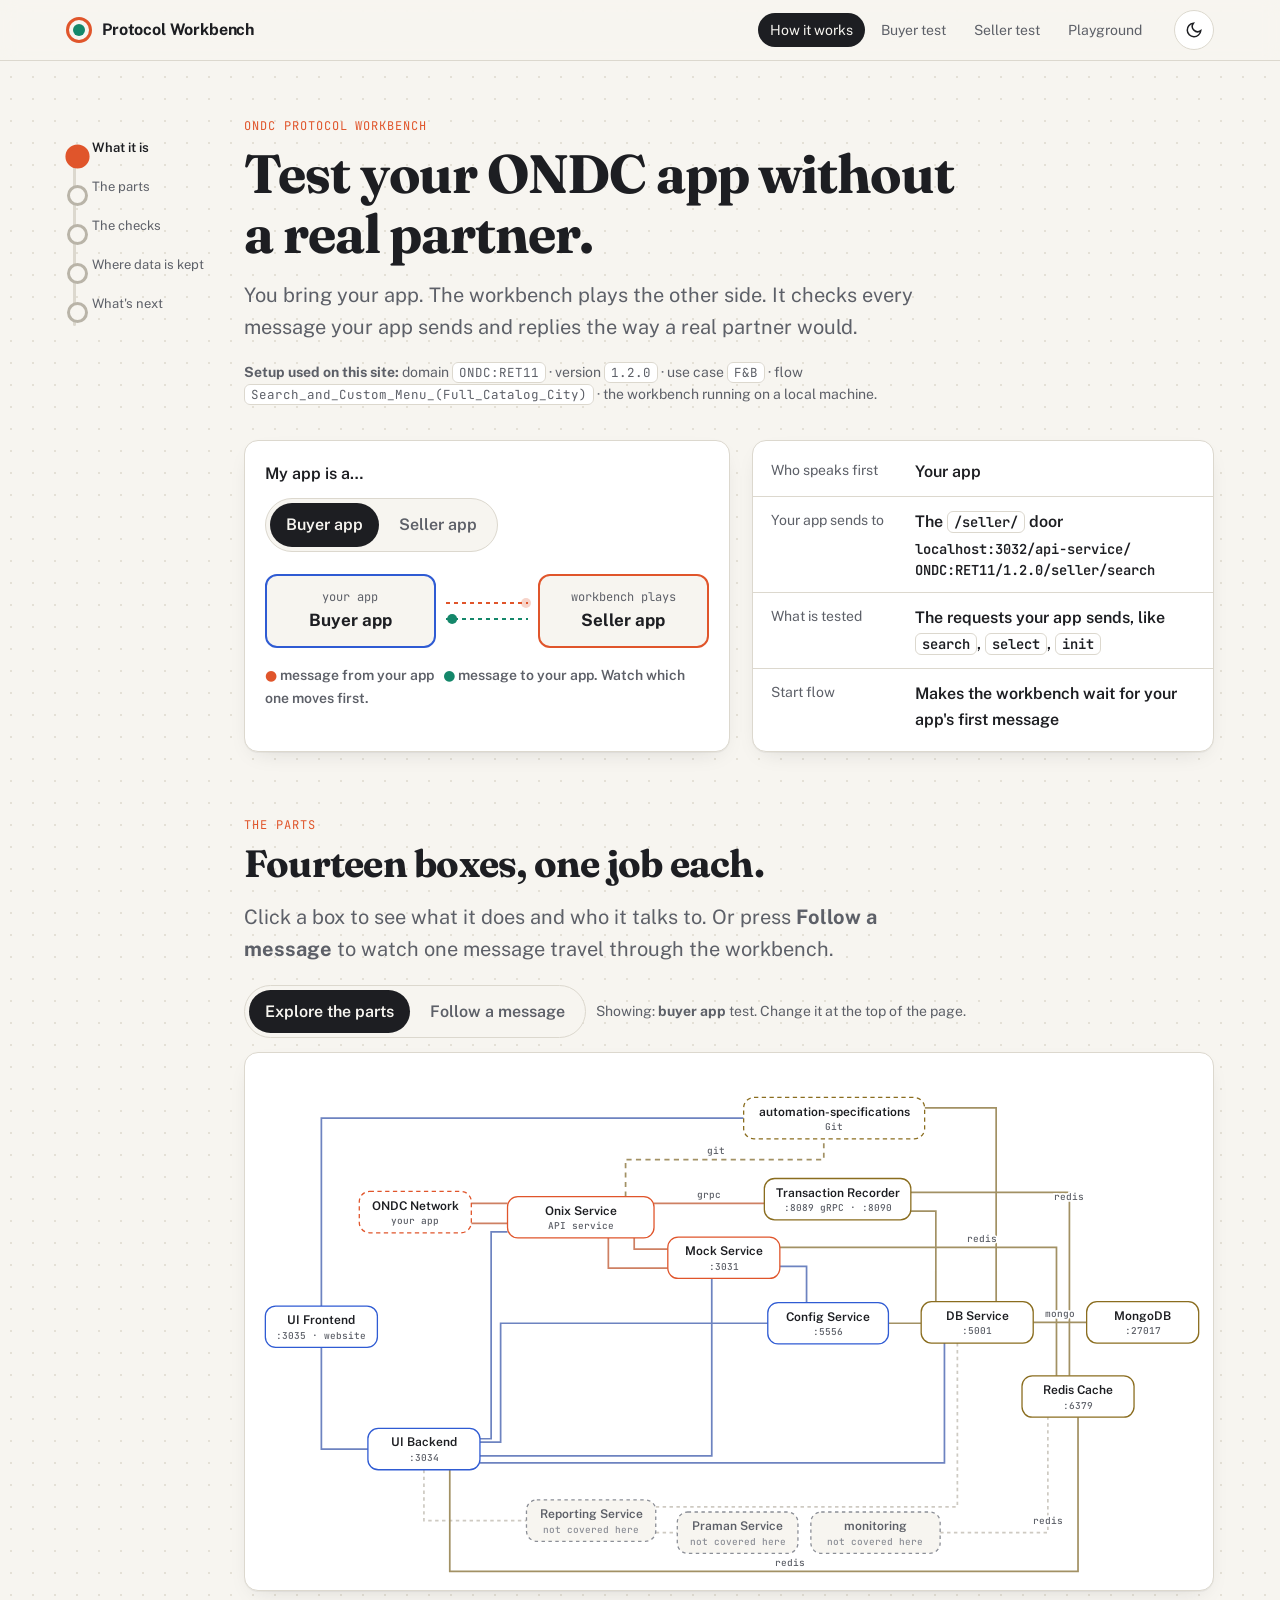
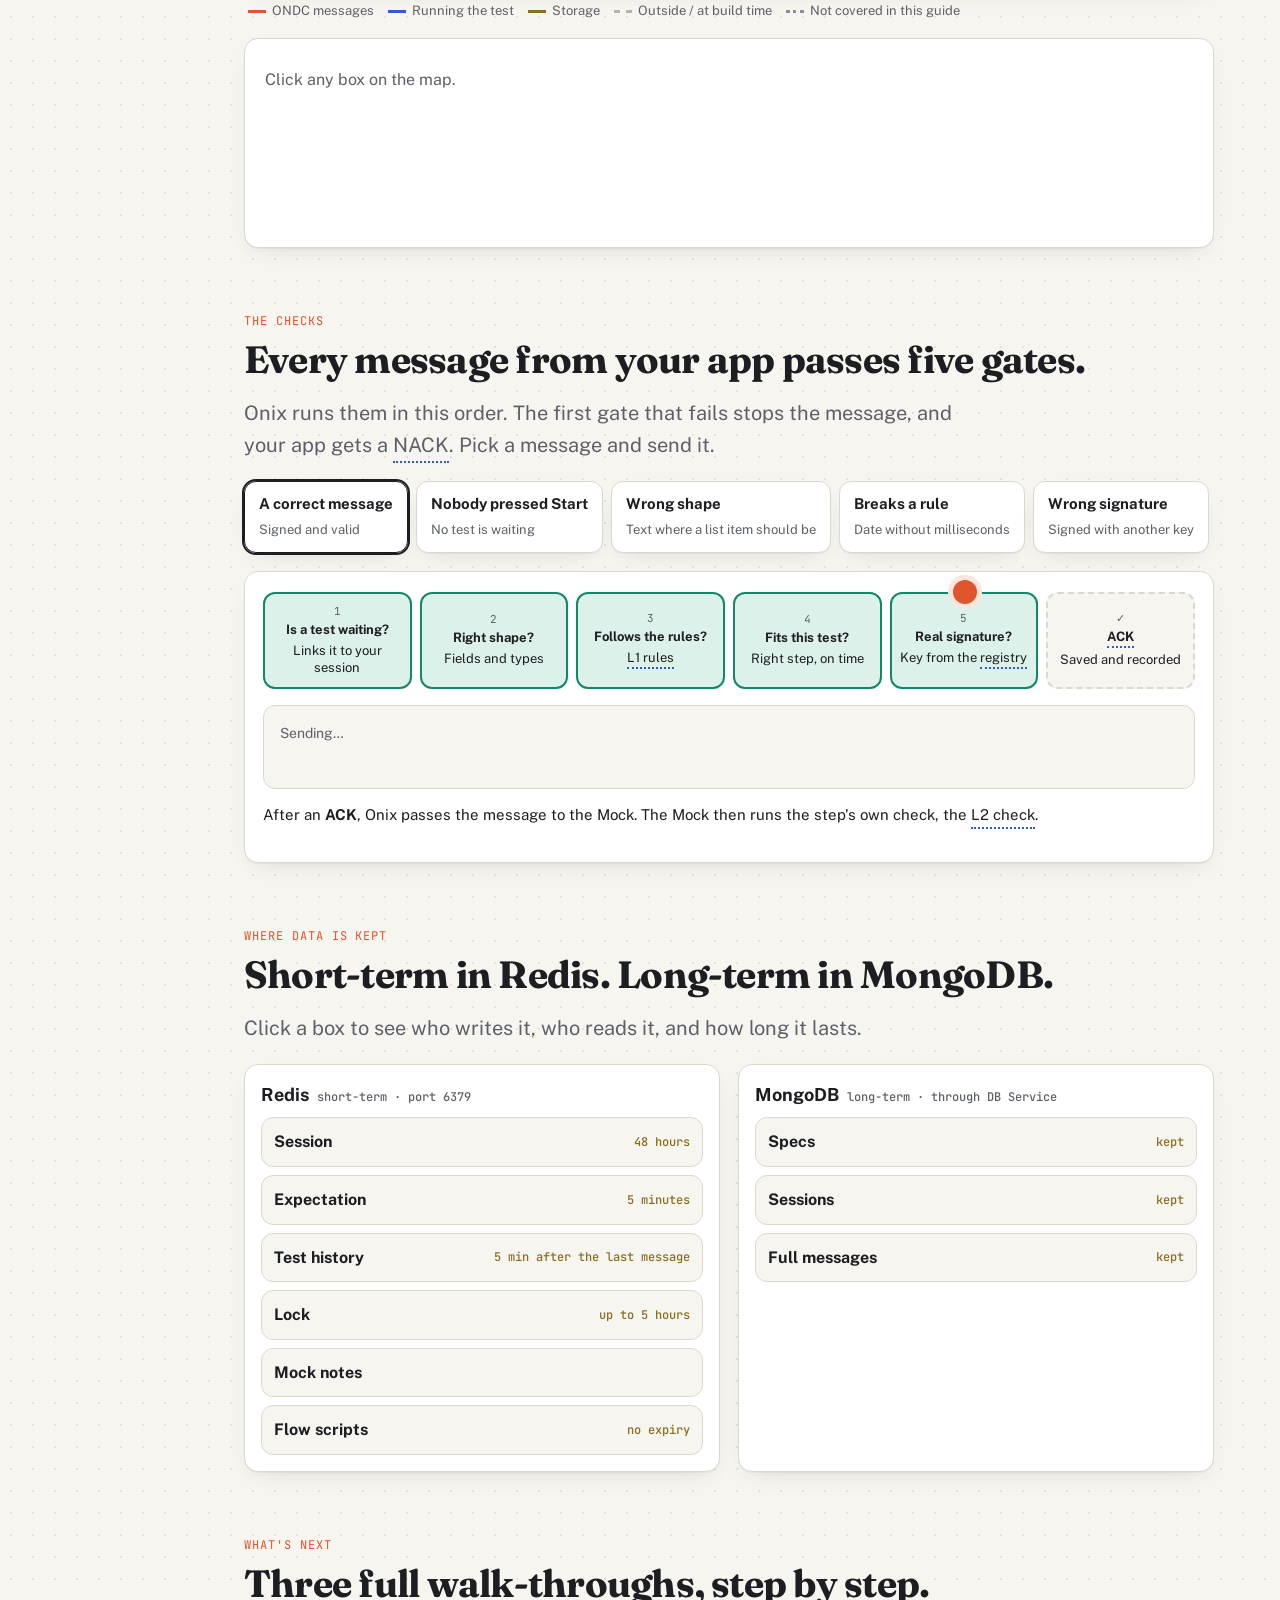
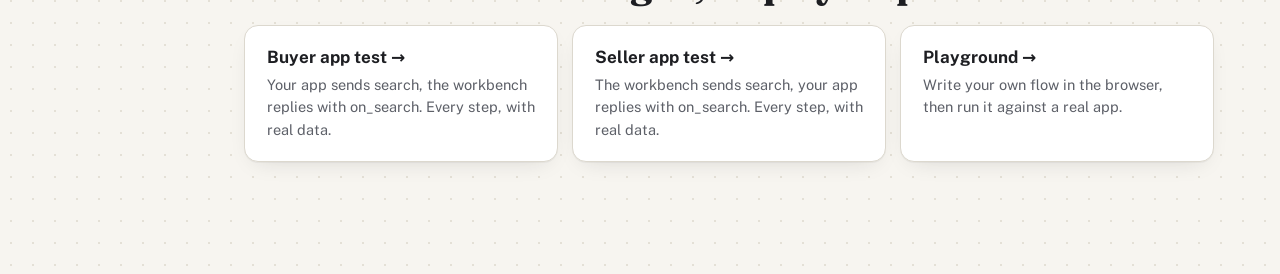
==== commit 11b67e22: "Match the map to the Confluence architecture diagram Same 14 boxes, names and connections as the Con" ====
--- a/index.html
+++ b/index.html
@@ -97,7 +97,7 @@
         </div>
         <div>
           <div class="card mapbox">
-            <svg id="mapSvg" viewBox="0 0 985 520" role="img" aria-label="Map of the workbench parts and how they connect"></svg>
+            <svg id="mapSvg" viewBox="0 0 1100 600" role="img" aria-label="Map of the workbench parts and how they connect"></svg>
           </div>
           <p class="swipe">Swipe sideways to see the whole map.</p>
           <div class="legend">
@@ -105,6 +105,7 @@
             <span><i style="border-color:var(--ctl)"></i>Running the test</span>
             <span><i style="border-color:var(--store)"></i>Storage</span>
             <span><i style="border-color:var(--line-strong);border-top-style:dashed"></i>Outside / at build time</span>
+            <span><i style="border-color:var(--faint);border-top-style:dotted"></i>Not covered in this guide</span>
           </div>
         </div>
         <div class="card panel" id="panel">
@@ -273,25 +274,25 @@
 /* ---------- map: follow a message ---------- */
 const STEPS = {
   bap: [
-    { t: "Your app sends a signed <code>search</code> to the gateway.", m: [["app-gw"]] },
-    { t: "The gateway reads the first part of the URL and passes the message to the Onix container for that domain and version.", m: [["gw-onix"]] },
-    { t: "Onix finds the test this message belongs to, then checks it: shape, rules, fit, signature. It gets your app's public key from the registry.", m: [["onix-redis"], ["onix-reg"]] },
-    { t: "Onix answers your app straight away: <b>ACK</b> (accepted) or <b>NACK</b> (rejected).", m: [["gw-onix", 1, 1], ["app-gw", 1, 1]] },
+    { t: "Your app sends a signed <code>search</code> to the gateway.", m: [["net-onix"]] },
+    { t: "The gateway reads the first part of the URL and passes the message to the Onix container for that domain and version.", m: [["@onix"]] },
+    { t: "Onix finds the test this message belongs to, then checks it: shape, rules, fit, signature. It gets your app's public key from the registry.", m: [["@onix"]] },
+    { t: "Onix answers your app straight away: <b>ACK</b> (accepted) or <b>NACK</b> (rejected).", m: [["onix-net", 0, 1]] },
     { t: "Onix tells the Recorder. The Recorder adds the message to the test's history in Redis.", m: [["onix-rec"], ["rec-redis"]] },
     { t: "Onix passes the message to the Mock. Your app does not wait for this.", m: [["onix-mock"]] },
     { t: "The Mock reads the history, sees that the next step is its own (<code>on_search</code>), and runs that step's script to build the reply.", m: [["mock-redis"]] },
-    { t: "The Mock sends the reply through the gateway to Onix. Onix signs it and delivers it to your app. Your app answers ACK.", m: [["mock-gw"], ["gw-onix"], ["gw-onix", 1], ["app-gw", 1]] },
+    { t: "The Mock sends the reply through the gateway to Onix. Onix signs it and delivers it to your app. Your app answers ACK.", m: [["mock-onix"], ["onix-net"]] },
     { t: "The Recorder adds the reply to the history. The website asks for the status and shows both steps as done.", m: [["onix-rec"], ["rec-redis"], ["uib-mock"]] }
   ],
   bpp: [
-    { t: "You press <b>Start flow</b>. The UI Backend asks the Mock to begin.", m: [["you-ui"], ["ui-uib"], ["uib-mock"]] },
+    { t: "You press <b>Start flow</b>. The UI Backend asks the Mock to begin.", m: [["fe-uib"], ["uib-mock"]] },
     { t: "The Mock reads the history (empty). The first step, <code>search</code>, belongs to the buyer, and the workbench is the buyer. So the Mock builds it with the step's script.", m: [["mock-redis"]] },
-    { t: "The Mock sends the <code>search</code> through the gateway to Onix.", m: [["mock-gw"], ["gw-onix"]] },
-    { t: "Onix links it to your test, checks its shape, signs it with the workbench key and delivers it to your app. Your app answers ACK.", m: [["onix-redis"], ["gw-onix", 1], ["app-gw", 1]] },
+    { t: "The Mock sends the <code>search</code> through the gateway to Onix.", m: [["mock-onix"]] },
+    { t: "Onix links it to your test, checks its shape, signs it with the workbench key and delivers it to your app. Your app answers ACK.", m: [["onix-net"]] },
     { t: "The Recorder adds the <code>search</code> to the test's history.", m: [["onix-rec"], ["rec-redis"]] },
-    { t: "Your app sends its signed reply, <code>on_search</code>, to the gateway.", m: [["app-gw"], ["gw-onix"]] },
-    { t: "Onix checks your reply: shape, rules, fit, signature. This is the real test of your app.", m: [["onix-redis"], ["onix-reg"]] },
-    { t: "Onix answers your app straight away: <b>ACK</b> or <b>NACK</b>. The Recorder adds the reply to the history.", m: [["gw-onix", 1, 1], ["app-gw", 1, 1], ["onix-rec"], ["rec-redis"]] },
+    { t: "Your app sends its signed reply, <code>on_search</code>, to the gateway.", m: [["net-onix"]] },
+    { t: "Onix checks your reply: shape, rules, fit, signature. This is the real test of your app.", m: [["@onix"]] },
+    { t: "Onix answers your app straight away: <b>ACK</b> or <b>NACK</b>. The Recorder adds the reply to the history.", m: [["onix-net", 0, 1], ["onix-rec"], ["rec-redis"]] },
     { t: "Onix passes the reply to the Mock, which runs the step's own check (L2). The website shows both steps as done.", m: [["onix-mock"], ["uib-mock"]] }
   ]
 };
--- a/assets/guide.css
+++ b/assets/guide.css
@@ -291,7 +291,7 @@
 .ctrlbar .count{margin-left:auto;font:500 12px var(--mono);color:var(--muted)}
 .side-col{display:flex;flex-direction:column;gap:14px;position:sticky;top:76px}
 .mini{padding:8px}
-.mini svg{display:block;width:100%;height:auto;aspect-ratio:985/520}
+.mini svg{display:block;width:100%;height:auto;aspect-ratio:1100/600}
 .mem{padding:14px 16px}
 .mem h4{margin:0 0 8px;font-size:15px;display:flex;justify-content:space-between;gap:8px}
 .mem h4 span{font:500 11px var(--mono);color:var(--muted)}
@@ -335,3 +335,11 @@
 .cmp-head{cursor:default;font:600 12px var(--mono);letter-spacing:.05em;text-transform:uppercase;color:var(--muted);background:var(--bg)}
 .cmp-head>span:last-child{font-weight:600;color:var(--req)}
 @media (max-width:720px){.cmp-row{grid-template-columns:1fr;gap:2px}.cmp-head{display:none}.cmp-row>span:nth-child(2)::before{content:"Scenario Testing: ";color:var(--faint)}.cmp-row>span:nth-child(3)::before{content:"Playground: ";color:var(--req);font-weight:400}}
+
+/* map: Confluence-matching extras */
+.elabel{font:500 11px var(--mono);fill:var(--muted);paint-order:stroke;stroke:var(--paper);stroke-width:4px;transition:opacity .25s}
+.elabel.dim{opacity:.2}
+.node.g-skip rect{stroke:var(--faint);stroke-dasharray:4 4;fill:var(--bg)}
+.node.g-skip .nm{fill:var(--muted)}
+.node.g-skip .pt{fill:var(--faint)}
+.edge.e-skip{stroke:var(--line-strong);stroke-dasharray:4 4;opacity:.7}
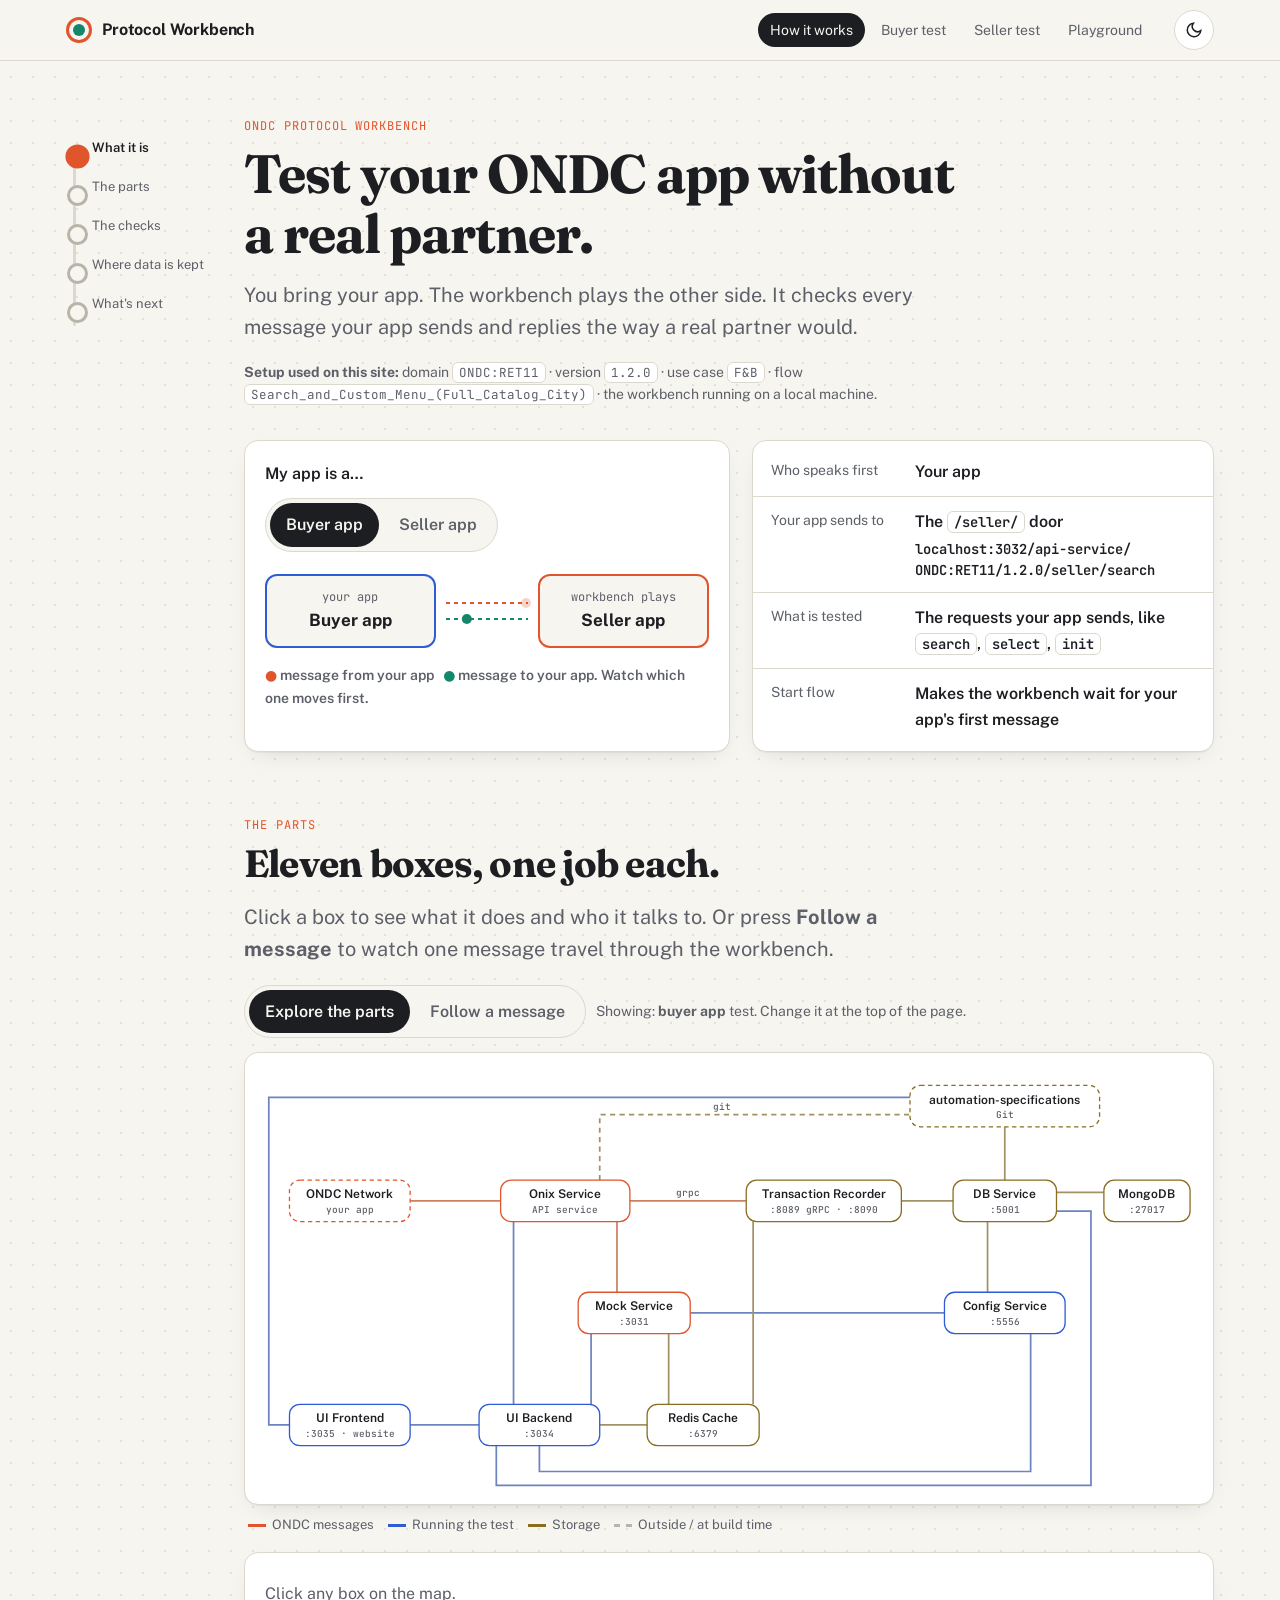
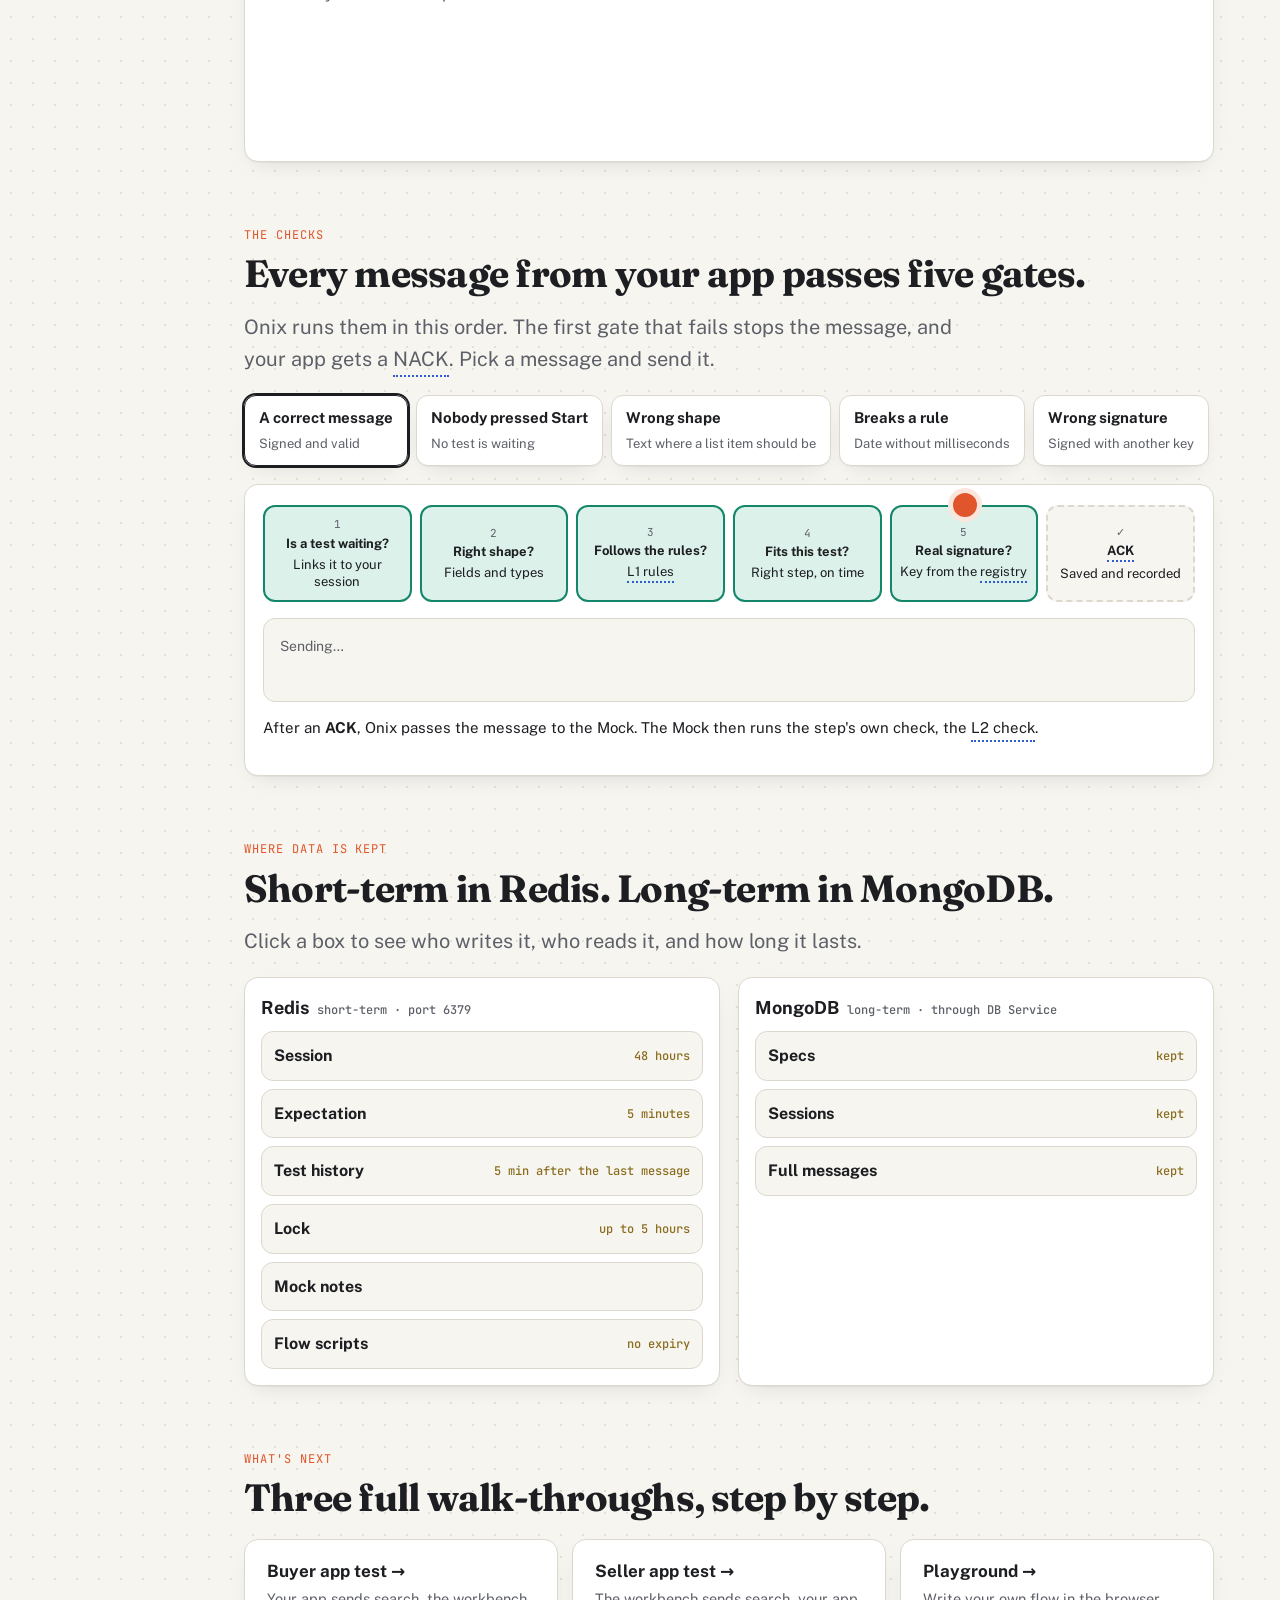
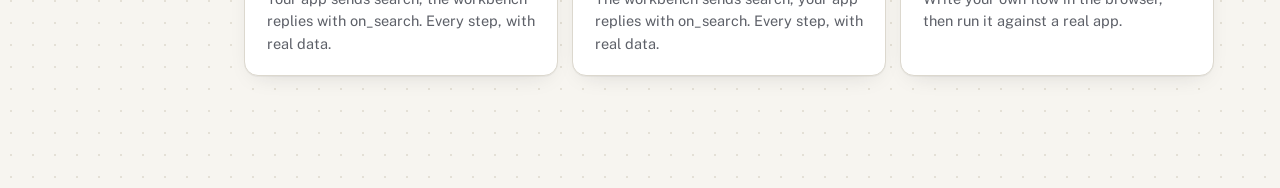
==== commit e6804272: "Simplify the map: drop uncovered services, straighter lines Removed Reporting, Praman and monitoring" ====
--- a/index.html
+++ b/index.html
@@ -73,7 +73,7 @@
     <!-- 2. The parts -->
     <section id="map">
       <p class="kicker">The parts</p>
-      <h2>Fourteen boxes, one job each.</h2>
+      <h2>Eleven boxes, one job each.</h2>
       <p class="lead">Click a box to see what it does and who it talks to. Or press <b>Follow a message</b> to watch one message travel through the workbench.</p>
 
       <div class="mode">
@@ -97,7 +97,7 @@
         </div>
         <div>
           <div class="card mapbox">
-            <svg id="mapSvg" viewBox="0 0 1100 600" role="img" aria-label="Map of the workbench parts and how they connect"></svg>
+            <svg id="mapSvg" viewBox="0 0 1100 500" role="img" aria-label="Map of the workbench parts and how they connect"></svg>
           </div>
           <p class="swipe">Swipe sideways to see the whole map.</p>
           <div class="legend">
@@ -105,7 +105,6 @@
             <span><i style="border-color:var(--ctl)"></i>Running the test</span>
             <span><i style="border-color:var(--store)"></i>Storage</span>
             <span><i style="border-color:var(--line-strong);border-top-style:dashed"></i>Outside / at build time</span>
-            <span><i style="border-color:var(--faint);border-top-style:dotted"></i>Not covered in this guide</span>
           </div>
         </div>
         <div class="card panel" id="panel">
@@ -277,22 +276,22 @@
     { t: "Your app sends a signed <code>search</code> to the gateway.", m: [["net-onix"]] },
     { t: "The gateway reads the first part of the URL and passes the message to the Onix container for that domain and version.", m: [["@onix"]] },
     { t: "Onix finds the test this message belongs to, then checks it: shape, rules, fit, signature. It gets your app's public key from the registry.", m: [["@onix"]] },
-    { t: "Onix answers your app straight away: <b>ACK</b> (accepted) or <b>NACK</b> (rejected).", m: [["onix-net", 0, 1]] },
+    { t: "Onix answers your app straight away: <b>ACK</b> (accepted) or <b>NACK</b> (rejected).", m: [["net-onix", 1, 1]] },
     { t: "Onix tells the Recorder. The Recorder adds the message to the test's history in Redis.", m: [["onix-rec"], ["rec-redis"]] },
     { t: "Onix passes the message to the Mock. Your app does not wait for this.", m: [["onix-mock"]] },
     { t: "The Mock reads the history, sees that the next step is its own (<code>on_search</code>), and runs that step's script to build the reply.", m: [["mock-redis"]] },
-    { t: "The Mock sends the reply through the gateway to Onix. Onix signs it and delivers it to your app. Your app answers ACK.", m: [["mock-onix"], ["onix-net"]] },
+    { t: "The Mock sends the reply through the gateway to Onix. Onix signs it and delivers it to your app. Your app answers ACK.", m: [["onix-mock", 1], ["net-onix", 1]] },
     { t: "The Recorder adds the reply to the history. The website asks for the status and shows both steps as done.", m: [["onix-rec"], ["rec-redis"], ["uib-mock"]] }
   ],
   bpp: [
     { t: "You press <b>Start flow</b>. The UI Backend asks the Mock to begin.", m: [["fe-uib"], ["uib-mock"]] },
     { t: "The Mock reads the history (empty). The first step, <code>search</code>, belongs to the buyer, and the workbench is the buyer. So the Mock builds it with the step's script.", m: [["mock-redis"]] },
-    { t: "The Mock sends the <code>search</code> through the gateway to Onix.", m: [["mock-onix"]] },
-    { t: "Onix links it to your test, checks its shape, signs it with the workbench key and delivers it to your app. Your app answers ACK.", m: [["onix-net"]] },
+    { t: "The Mock sends the <code>search</code> through the gateway to Onix.", m: [["onix-mock", 1]] },
+    { t: "Onix links it to your test, checks its shape, signs it with the workbench key and delivers it to your app. Your app answers ACK.", m: [["net-onix", 1]] },
     { t: "The Recorder adds the <code>search</code> to the test's history.", m: [["onix-rec"], ["rec-redis"]] },
     { t: "Your app sends its signed reply, <code>on_search</code>, to the gateway.", m: [["net-onix"]] },
     { t: "Onix checks your reply: shape, rules, fit, signature. This is the real test of your app.", m: [["@onix"]] },
-    { t: "Onix answers your app straight away: <b>ACK</b> or <b>NACK</b>. The Recorder adds the reply to the history.", m: [["onix-net", 0, 1], ["onix-rec"], ["rec-redis"]] },
+    { t: "Onix answers your app straight away: <b>ACK</b> or <b>NACK</b>. The Recorder adds the reply to the history.", m: [["net-onix", 1, 1], ["onix-rec"], ["rec-redis"]] },
     { t: "Onix passes the reply to the Mock, which runs the step's own check (L2). The website shows both steps as done.", m: [["onix-mock"], ["uib-mock"]] }
   ]
 };
--- a/assets/guide.css
+++ b/assets/guide.css
@@ -291,7 +291,7 @@
 .ctrlbar .count{margin-left:auto;font:500 12px var(--mono);color:var(--muted)}
 .side-col{display:flex;flex-direction:column;gap:14px;position:sticky;top:76px}
 .mini{padding:8px}
-.mini svg{display:block;width:100%;height:auto;aspect-ratio:1100/600}
+.mini svg{display:block;width:100%;height:auto;aspect-ratio:1100/500}
 .mem{padding:14px 16px}
 .mem h4{margin:0 0 8px;font-size:15px;display:flex;justify-content:space-between;gap:8px}
 .mem h4 span{font:500 11px var(--mono);color:var(--muted)}
@@ -339,7 +339,3 @@
 /* map: Confluence-matching extras */
 .elabel{font:500 11px var(--mono);fill:var(--muted);paint-order:stroke;stroke:var(--paper);stroke-width:4px;transition:opacity .25s}
 .elabel.dim{opacity:.2}
-.node.g-skip rect{stroke:var(--faint);stroke-dasharray:4 4;fill:var(--bg)}
-.node.g-skip .nm{fill:var(--muted)}
-.node.g-skip .pt{fill:var(--faint)}
-.edge.e-skip{stroke:var(--line-strong);stroke-dasharray:4 4;opacity:.7}
